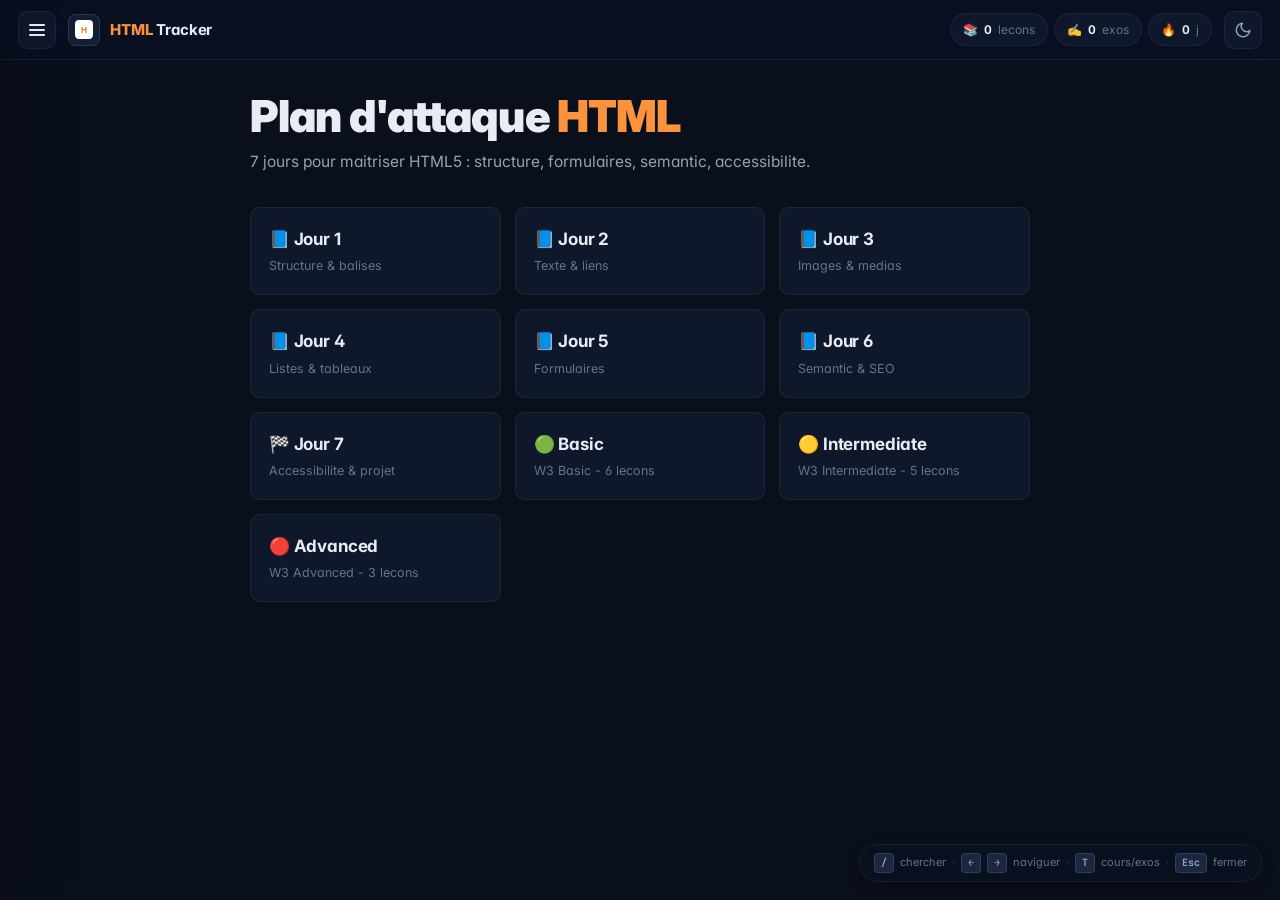
==== web/study_tracker.html @ c996966c "Deepen HTML curriculum: more sections, exercises, W3 lessons - Day 1: added <head> content + entites" ====
<!DOCTYPE html>
<html lang="fr">
<head>
<meta charset="UTF-8">
<meta name="viewport" content="width=device-width, initial-scale=1.0">
<meta http-equiv="Cache-Control" content="no-cache, no-store, must-revalidate">
<title>HTML</title>
<meta name="author" content="Chadi Khoder">
<meta name="description" content="Plan d'attaque 7 jours pour maitriser HTML5 : structure, formulaires, semantic, accessibilite, exercices corriges. Par Chadi Khoder.">
<meta name="keywords" content="HTML, HTML tutorial, study tracker, W3Schools, exercises, Chadi Khoder">
<meta name="robots" content="index, follow">
<meta name="theme-color" content="#0a0f1c">
<meta property="og:type" content="website">
<meta property="og:title" content="HTML Tracker by Chadi Khoder">
<meta property="og:description" content="Plan d'attaque 7 jours pour maitriser HTML5 : structure, formulaires, semantic, accessibilite, exercices corriges. Par Chadi Khoder.">
<meta property="og:url" content="https://chadikoder.github.io/HTML/">
<meta property="og:image" content="https://chadikoder.github.io/HTML/web/image/logo.svg">
<meta property="og:image:type" content="image/svg+xml">
<meta property="og:site_name" content="Chadi Khoder — HTML Tracker">
<meta name="twitter:card" content="summary">
<meta name="twitter:title" content="HTML Tracker by Chadi Khoder">
<meta name="twitter:description" content="Plan d'attaque 7 jours pour maitriser HTML5 : structure, formulaires, semantic, accessibilite, exercices corriges. Par Chadi Khoder.">
<link rel="canonical" href="https://chadikoder.github.io/HTML/">
<link rel="preconnect" href="https://fonts.googleapis.com">
<link rel="preconnect" href="https://fonts.gstatic.com" crossorigin>
<link href="https://fonts.googleapis.com/css2?family=Inter:wght@400;500;600;700;800;900&family=JetBrains+Mono:wght@400;500;700&display=swap" rel="stylesheet">
<link rel="icon" type="image/svg+xml" href="../web/image/logo.svg">
<script>
(function(){
  try{
    var s = JSON.parse(localStorage.getItem('html_tracker_v1') || '{}');
    if (s.theme === 'light') document.documentElement.setAttribute('data-theme', 'light');
    if (s.lastActive) document.documentElement.classList.add('has-active');
  } catch(e){}
})();
</script>
<style>html.has-active .welcome{display:none}</style>
<link rel="stylesheet" href="../web/css/style.css?v=3">
</head>
<body>

<header>
  <button class="icon-btn menu-btn" id="menu-btn" title="Menu" aria-label="Ouvrir le menu">
    <span class="menu-ico"></span>
  </button>
  <a class="logo" href="#" aria-label="Accueil">
    <span class="logo-icon"><img src="../web/image/logo.svg" alt="" /></span>
    <span><b class="accent">HTML</b> Tracker</span>
  </a>
  <div class="spacer"></div>
  <div class="stat-group" aria-label="Statistiques">
    <div class="stat" title="Lecons terminees"><span>📚</span><b id="stat-lessons">0</b><span class="stat-lbl">lecons</span></div>
    <div class="stat" title="Exercices completes"><span>✍️</span><b id="stat-exercises">0</b><span class="stat-lbl">exos</span></div>
    <div class="stat" title="Jours actifs"><span>🔥</span><b id="stat-streak">0</b><span class="stat-lbl">j</span></div>
  </div>
  <button class="icon-btn theme-btn" id="theme-btn" title="Basculer thème" aria-label="Basculer thème">
    <svg class="theme-moon" width="18" height="18" viewBox="0 0 24 24" fill="none" stroke="currentColor" stroke-width="2" stroke-linecap="round" stroke-linejoin="round"><path d="M21 12.79A9 9 0 1 1 11.21 3 7 7 0 0 0 21 12.79Z"/></svg>
    <svg class="theme-sun" width="18" height="18" viewBox="0 0 24 24" fill="none" stroke="currentColor" stroke-width="2" stroke-linecap="round" stroke-linejoin="round"><circle cx="12" cy="12" r="4"/><path d="M12 2v2M12 20v2M4.93 4.93l1.41 1.41M17.66 17.66l1.41 1.41M2 12h2M20 12h2M4.93 19.07l1.41-1.41M17.66 6.34l1.41-1.41"/></svg>
  </button>
</header>

<div class="drawer-backdrop" id="drawer-backdrop" aria-hidden="true"></div>

<aside class="sidebar" id="sidebar" aria-label="Navigation des lecons">
  <div class="search-wrap">
    <input id="search" type="text" placeholder='Rechercher (raccourci : "/")' aria-label="Rechercher" />
  </div>

  <div class="progress-card">
    <div class="progress-head">
      <span class="progress-label">Progression</span>
      <span class="progress-pct"><span id="pct">0</span><small>%</small></span>
    </div>
    <div class="progress-bar" role="progressbar" aria-valuemin="0" aria-valuemax="100">
      <span class="progress-fill" id="bar-fill"></span>
    </div>
    <div class="progress-meta">
      <span><b id="pct-lessons">0</b>/<b id="pct-lessons-total">0</b> lecons</span>
      <span class="dot">·</span>
      <span><b id="pct-exos">0</b>/<b id="pct-exos-total">0</b> exos</span>
    </div>
  </div>

  <div class="achieve-section">
    <div class="section-title">🏆 Succès</div>
    <div class="achieve-row" id="achieve-row"></div>
  </div>

  <div class="section-title collapsible" data-section="days">
    📘 Plan 7 jours <span class="collapse-arrow">▾</span>
  </div>
  <div id="nav-days" class="nav-section"></div>

  <div class="section-title collapsible" data-section="basic">
    🟢 HTML Basic <span class="collapse-arrow">▾</span>
  </div>
  <div id="nav-basic" class="nav-section"></div>

  <div class="section-title collapsible" data-section="intermediate">
    🟡 HTML Intermediate <span class="collapse-arrow">▾</span>
  </div>
  <div id="nav-intermediate" class="nav-section"></div>

  <div class="section-title collapsible" data-section="advanced">
    🔴 HTML Advanced <span class="collapse-arrow">▾</span>
  </div>
  <div id="nav-advanced" class="nav-section"></div>

  <button class="reset-btn" id="reset-btn">🗑️ Reinitialiser la progression</button>
</aside>

<div class="layout">
  <main id="main">
    <div class="welcome">
      <h1>Plan d'attaque <span class="accent">HTML</span></h1>
      <p>7 jours pour maitriser HTML5 : structure, formulaires, semantic, accessibilite.</p>

      <div class="quick-grid">
        <button class="quick-card" data-jump="day-1"><div class="big">📘 Jour 1</div><div class="sub">Structure & balises</div></button>
        <button class="quick-card" data-jump="day-2"><div class="big">📘 Jour 2</div><div class="sub">Texte & liens</div></button>
        <button class="quick-card" data-jump="day-3"><div class="big">📘 Jour 3</div><div class="sub">Images & medias</div></button>
        <button class="quick-card" data-jump="day-4"><div class="big">📘 Jour 4</div><div class="sub">Listes & tableaux</div></button>
        <button class="quick-card" data-jump="day-5"><div class="big">📘 Jour 5</div><div class="sub">Formulaires</div></button>
        <button class="quick-card" data-jump="day-6"><div class="big">📘 Jour 6</div><div class="sub">Semantic & SEO</div></button>
        <button class="quick-card" data-jump="day-7"><div class="big">🏁 Jour 7</div><div class="sub">Accessibilite & projet</div></button>
        <button class="quick-card" data-jump="w3-intro"><div class="big">🟢 Basic</div><div class="sub">W3 Basic - 6 lecons</div></button>
        <button class="quick-card" data-jump="w3-forms"><div class="big">🟡 Intermediate</div><div class="sub">W3 Intermediate - 5 lecons</div></button>
        <button class="quick-card" data-jump="w3-semantic"><div class="big">🔴 Advanced</div><div class="sub">W3 Advanced - 3 lecons</div></button>
      </div>
    </div>
  </main>
</div>

<div class="shortcuts-hint">
  <kbd>/</kbd> chercher <span>·</span>
  <kbd>←</kbd><kbd>→</kbd> naviguer <span>·</span>
  <kbd>T</kbd> cours/exos <span>·</span>
  <kbd>Esc</kbd> fermer
</div>

<script src="../web/js/data.js?v=3"></script>
<script src="../web/js/app.js?v=3"></script>
</body>
</html>
---- web/css/style.css ----
/* ============================================================
   PHP STUDY TRACKER — DESIGN SYSTEM
   Modern indigo/slate. Drawer sidebar at every breakpoint.
   Built as a teaching reference for clean UI/UX.
   ============================================================ */

/* ---------- 1. TOKENS ---------- */
:root{
  /* Surfaces — neutral slate, more sober than before */
  --bg:        #0a0f1c;
  --surface:   #0f172a;
  --surface-2: #131e34;
  --surface-3: #1b2640;
  --border:    rgba(148,163,184,.10);
  --border-2:  rgba(148,163,184,.18);

  /* Text */
  --text:      #e8edf4;
  --text-2:    #94a3b8;
  --text-3:    #64748b;

  /* Accent — single tone, less neon */
  --accent:    #fb923c;
  --accent-2:  #f97316;
  --accent-r:  251; --accent-g:146; --accent-b:60;

  /* Semantic */
  --good:      #34d399;
  --warn:      #fbbf24;
  --bad:       #f87171;
  --info:      #60a5fa;

  /* Effects — softer, more enterprise */
  --grad:      linear-gradient(135deg,#fb923c,#f97316);
  --grad-good: linear-gradient(135deg,#34d399,#10b981);
  --shadow-sm: 0 1px 2px rgba(0,0,0,.25);
  --shadow:    0 6px 18px -6px rgba(0,0,0,.45);
  --shadow-lg: 0 18px 48px -16px rgba(0,0,0,.5);
  --ring:      0 0 0 3px rgba(var(--accent-r),var(--accent-g),var(--accent-b),.22);

  /* Geometry — tighter, more pro */
  --r:         10px;
  --r-sm:      8px;
  --r-xs:      6px;
  --header-h:  60px;

  /* Motion */
  --ease:      cubic-bezier(.4,0,.2,1);
  --ease-out:  cubic-bezier(.16,1,.3,1);
}

[data-theme="light"]{
  --bg:        #f5f7fb;
  --surface:   #ffffff;
  --surface-2: #f8fafc;
  --surface-3: #eef2f7;
  --border:    rgba(15,23,42,.08);
  --border-2:  rgba(15,23,42,.16);

  --text:      #0f172a;
  --text-2:    #475569;
  --text-3:    #94a3b8;

  --accent:    #ea580c;
  --accent-2:  #c2410c;
  --accent-r:  234; --accent-g:88; --accent-b:12;

  --shadow-sm: 0 1px 2px rgba(15,23,42,.06);
  --shadow:    0 6px 22px -8px rgba(15,23,42,.12);
  --shadow-lg: 0 18px 50px -12px rgba(15,23,42,.18);
}

/* ---------- 2. RESET ---------- */
*,*::before,*::after{box-sizing:border-box;margin:0;padding:0}
html{scroll-behavior:smooth}
body{
  font-family:'Inter',-apple-system,BlinkMacSystemFont,'Segoe UI',sans-serif;
  font-feature-settings:'cv02','cv03','cv04','cv11';
  color:var(--text);
  background:var(--bg);
  line-height:1.6;
  min-height:100vh;
  -webkit-font-smoothing:antialiased;
  overflow-x:hidden;
}
::selection{background:rgba(var(--accent-r),var(--accent-g),var(--accent-b),.28);color:var(--text)}
::-webkit-scrollbar{width:8px;height:8px}
::-webkit-scrollbar-track{background:transparent}
::-webkit-scrollbar-thumb{background:var(--border-2);border-radius:99px}
::-webkit-scrollbar-thumb:hover{background:var(--text-3)}
button{font:inherit;color:inherit;background:none;border:none;cursor:pointer}
a{color:inherit;text-decoration:none}
:focus-visible{outline:none;box-shadow:var(--ring);border-radius:var(--r-xs)}

/* ---------- 3. HEADER ---------- */
header{
  position:sticky;top:0;z-index:60;
  height:var(--header-h);
  display:flex;align-items:center;gap:12px;padding:0 18px;
  background:rgba(11,17,32,.72);
  backdrop-filter:saturate(180%) blur(18px);
  -webkit-backdrop-filter:saturate(180%) blur(18px);
  border-bottom:1px solid var(--border);
}
[data-theme="light"] header{background:rgba(255,255,255,.78)}

.logo{display:flex;align-items:center;gap:10px;font-weight:700;font-size:15px;letter-spacing:-.01em;color:var(--text)}
.logo-icon{
  width:32px;height:32px;border-radius:8px;
  background:var(--surface-2);border:1px solid var(--border-2);
  display:flex;align-items:center;justify-content:center;
  overflow:hidden;flex-shrink:0;
}
.logo-icon img{width:62%;height:62%;object-fit:contain}
.logo .accent{color:var(--accent);font-weight:800}

.spacer{flex:1}

.stat-group{display:flex;gap:6px}
.stat{
  display:inline-flex;align-items:center;gap:6px;
  padding:6px 12px;border-radius:99px;
  background:var(--surface);border:1px solid var(--border);
  font-size:12px;color:var(--text-2);
  font-variant-numeric:tabular-nums;
}
.stat b{color:var(--text);font-weight:700}
.stat-lbl{color:var(--text-3)}

.icon-btn{
  display:inline-flex;align-items:center;justify-content:center;
  width:38px;height:38px;border-radius:10px;
  background:var(--surface);border:1px solid var(--border);
  color:var(--text-2);transition:all .15s var(--ease);
}
.icon-btn:hover{
  color:var(--text);
  border-color:var(--border-2);
  background:var(--surface-2);
  transform:translateY(-1px);
}
.icon-btn:active{transform:translateY(0)}

/* Burger */
.menu-ico,.menu-ico::before,.menu-ico::after{
  display:block;width:16px;height:2px;background:currentColor;border-radius:2px;
  transition:transform .25s var(--ease),top .25s var(--ease),opacity .15s;
}
.menu-ico{position:relative;color:var(--text)}
.menu-ico::before,.menu-ico::after{content:"";position:absolute;left:0}
.menu-ico::before{top:-5px}
.menu-ico::after{top:5px}
body.drawer-open .menu-ico{background:transparent}
body.drawer-open .menu-ico::before{top:0;transform:rotate(45deg)}
body.drawer-open .menu-ico::after{top:0;transform:rotate(-45deg)}

/* Theme toggle */
.theme-btn .theme-sun{display:none}
.theme-btn .theme-moon{display:block}
[data-theme="light"] .theme-btn .theme-sun{display:block}
[data-theme="light"] .theme-btn .theme-moon{display:none}

/* ---------- 4. LAYOUT ---------- */
.layout{
  max-width:980px;
  margin:0 auto;
  padding:0;
  min-height:calc(100vh - var(--header-h));
}
.layout>main{
  padding:32px clamp(16px,3vw,40px) 96px;
}

/* ---------- 5. DRAWER ---------- */
.drawer-backdrop{
  position:fixed;inset:0;z-index:90;
  background:rgba(2,6,15,.55);
  backdrop-filter:blur(4px);-webkit-backdrop-filter:blur(4px);
  opacity:0;pointer-events:none;
  transition:opacity .25s var(--ease);
}
body.drawer-open .drawer-backdrop{opacity:1;pointer-events:auto}

.sidebar{
  position:fixed;top:0;left:0;bottom:0;z-index:100;
  width:min(340px,88vw);
  background:var(--surface);
  border-right:1px solid var(--border);
  padding:18px 16px 16px;
  overflow-y:auto;
  display:flex;flex-direction:column;gap:6px;
  transform:translateX(-105%);
  transition:transform .3s var(--ease-out);
  box-shadow:24px 0 60px -20px rgba(0,0,0,.5);
}
body.drawer-open .sidebar{transform:translateX(0)}
body.drawer-open{overflow:hidden}

/* ---------- 6. SIDEBAR ELEMENTS ---------- */
.search-wrap{position:relative;margin-bottom:6px}
.search-wrap input{
  width:100%;padding:10px 12px 10px 36px;border-radius:10px;
  background:var(--surface-2);border:1px solid var(--border);color:var(--text);
  font-size:13px;outline:none;transition:all .15s var(--ease);
}
.search-wrap input::placeholder{color:var(--text-3)}
.search-wrap input:focus{border-color:var(--accent);box-shadow:var(--ring)}
.search-wrap::before{
  content:"";position:absolute;left:12px;top:50%;transform:translateY(-50%);
  width:14px;height:14px;opacity:.55;pointer-events:none;
  background:url("data:image/svg+xml,%3Csvg xmlns='http://www.w3.org/2000/svg' viewBox='0 0 24 24' fill='none' stroke='%239aa6b8' stroke-width='2' stroke-linecap='round'%3E%3Ccircle cx='11' cy='11' r='7'/%3E%3Cpath d='m20 20-3.5-3.5'/%3E%3C/svg%3E") center/contain no-repeat;
}

/* Progress card — clean horizontal bar with stats */
.progress-card{
  background:
    radial-gradient(120% 100% at 0% 0%,rgba(var(--accent-r),var(--accent-g),var(--accent-b),.14),transparent 70%),
    var(--surface-2);
  border:1px solid var(--border);
  border-radius:var(--r);
  padding:16px 16px 14px;margin:8px 0 6px;
}
.progress-head{display:flex;align-items:baseline;justify-content:space-between;gap:10px;margin-bottom:10px}
.progress-label{
  font-size:10.5px;letter-spacing:1.4px;text-transform:uppercase;
  color:var(--text-3);font-weight:700;
}
.progress-pct{
  font-size:28px;font-weight:900;letter-spacing:-1.2px;line-height:1;
  font-variant-numeric:tabular-nums;
  background:var(--grad);-webkit-background-clip:text;background-clip:text;color:transparent;
}
.progress-pct small{font-size:14px;opacity:.75;margin-left:1px;font-weight:800}
.progress-bar{
  position:relative;height:8px;
  background:var(--surface-3);border-radius:99px;overflow:hidden;
  box-shadow:inset 0 1px 1px rgba(0,0,0,.2);
}
.progress-fill{
  display:block;height:100%;width:0%;
  background:var(--grad);border-radius:99px;
  transition:width .8s var(--ease-out);
  box-shadow:0 0 14px rgba(var(--accent-r),var(--accent-g),var(--accent-b),.45);
}
.progress-meta{
  display:flex;align-items:center;gap:8px;flex-wrap:wrap;
  margin-top:10px;font-size:11.5px;color:var(--text-3);
}
.progress-meta b{color:var(--text);font-weight:700;font-variant-numeric:tabular-nums}
.progress-meta .dot{opacity:.4}

/* Achievements */
.achieve-section{margin:2px 0 4px}
.achieve-row{display:flex;flex-wrap:wrap;gap:6px;padding:0 4px}
.achieve-badge{
  font-size:18px;cursor:default;opacity:.35;filter:grayscale(1);
  transition:transform .15s var(--ease),opacity .15s,filter .15s;
}
.achieve-badge.unlocked{opacity:1;filter:none}
.achieve-badge.unlocked:hover{transform:scale(1.18)}

/* Section title */
.section-title{
  font-size:10.5px;font-weight:700;letter-spacing:1.2px;text-transform:uppercase;
  color:var(--text-3);padding:14px 8px 6px;
}
.section-title.collapsible{
  cursor:pointer;user-select:none;
  display:flex;align-items:center;gap:6px;
  padding:10px 8px;border-radius:8px;
  font-size:12px;text-transform:none;letter-spacing:0;color:var(--text-2);
  transition:background .15s var(--ease),color .15s;
}
.section-title.collapsible:hover{background:var(--surface-2);color:var(--text)}
.collapse-arrow{margin-left:auto;font-size:10px;color:var(--text-3);transition:transform .2s var(--ease)}
.collapsible.collapsed .collapse-arrow{transform:rotate(-90deg)}

/* Nav items */
.nav-section{display:flex;flex-direction:column;gap:2px}
.nav-item{
  display:grid;grid-template-columns:18px 28px 1fr auto;align-items:center;gap:8px;
  padding:9px 10px;border-radius:8px;
  font-size:13px;color:var(--text-2);
  border:1px solid transparent;
  transition:all .15s var(--ease);
  position:relative;
}
.nav-item:hover{background:var(--surface-2);color:var(--text);transform:translateX(2px)}
.nav-item.active{
  background:rgba(var(--accent-r),var(--accent-g),var(--accent-b),.10);
  border-color:rgba(var(--accent-r),var(--accent-g),var(--accent-b),.22);
  color:var(--text);
}
.nav-item.active::before{
  content:"";position:absolute;left:-16px;top:7px;bottom:7px;width:3px;
  background:var(--accent);border-radius:99px;
  box-shadow:0 0 10px rgba(var(--accent-r),var(--accent-g),var(--accent-b),.5);
}
.nav-check{
  width:22px;height:22px;border-radius:6px;
  border:1px solid var(--border);background:var(--surface-2);
  display:flex;align-items:center;justify-content:center;
  font-size:11px;font-weight:700;flex-shrink:0;cursor:pointer;
  transition:all .15s var(--ease);color:transparent;
}
.nav-check:hover{
  border-color:var(--accent);
  background:rgba(var(--accent-r),var(--accent-g),var(--accent-b),.10);
}
.nav-check:focus-visible{box-shadow:var(--ring)}
.nav-check:active{transform:scale(.92)}
/* Done state — matches .complete-btn.done */
.nav-item.done .nav-check{
  background:rgba(52,211,153,.14);
  border-color:rgba(52,211,153,.34);
  color:var(--good);
}
.nav-item.done .nav-check:hover{
  background:rgba(52,211,153,.22);
  border-color:rgba(52,211,153,.5);
}
/* When the lesson is the chosen/active one, the check echoes the active row tint */
.nav-item.active .nav-check{
  border-color:rgba(var(--accent-r),var(--accent-g),var(--accent-b),.4);
  background:rgba(var(--accent-r),var(--accent-g),var(--accent-b),.06);
}
.nav-item.active.done .nav-check{
  border-color:rgba(52,211,153,.4);
  background:rgba(52,211,153,.18);
}
.nav-item:hover .nav-check:not(:hover){border-color:var(--border-2)}
.nav-tag{
  font-size:9.5px;font-weight:800;padding:2px 6px;border-radius:5px;
  background:var(--surface-3);color:var(--text-3);text-align:center;
}
.nav-item.done .nav-tag{background:rgba(52,211,153,.12);color:var(--good)}
.nav-label{
  overflow:hidden;text-overflow:ellipsis;white-space:nowrap;font-weight:500;
}
.nav-item.done .nav-label{color:var(--text-3);text-decoration:line-through;text-decoration-color:var(--good)}
.nav-ex-wrap{display:flex;align-items:center;gap:6px}
.nav-progress{width:28px;height:4px;background:var(--surface-3);border-radius:99px;overflow:hidden}
.nav-progress-fill{height:100%;background:var(--accent);border-radius:99px;transition:width .4s var(--ease-out)}
.nav-item.fully-done .nav-progress-fill{background:var(--good)}
.nav-ex-count{
  font-size:9.5px;font-weight:700;color:var(--text-3);background:var(--surface-3);
  padding:2px 6px;border-radius:4px;font-variant-numeric:tabular-nums;min-width:30px;text-align:center;
}
.nav-item.fully-done .nav-ex-count{background:rgba(52,211,153,.12);color:var(--good)}

.reset-btn{
  margin-top:auto;padding:9px 14px;border-radius:8px;
  background:transparent;border:1px solid var(--border);color:var(--text-3);
  font-size:12px;font-weight:600;transition:all .15s var(--ease);
}
.reset-btn:hover{background:rgba(248,113,113,.08);border-color:rgba(248,113,113,.3);color:var(--bad)}

/* ---------- 7. WELCOME ---------- */
.welcome{max-width:780px;margin:0 auto}
.welcome h1{
  font-size:clamp(28px,4.5vw,44px);font-weight:900;line-height:1.1;letter-spacing:-.02em;
  margin-bottom:10px;
}
.welcome h1 .accent{color:var(--accent)}
.welcome>p{
  color:var(--text-2);font-size:15.5px;max-width:560px;margin-bottom:32px;
}
.quick-grid{
  display:grid;grid-template-columns:repeat(auto-fill,minmax(220px,1fr));gap:14px;
}
.quick-card{
  display:block;text-align:left;
  padding:18px 18px;border-radius:var(--r);
  background:var(--surface);border:1px solid var(--border);
  transition:border-color .15s var(--ease),transform .15s var(--ease),box-shadow .15s var(--ease);
}
.quick-card:hover{
  transform:translateY(-2px);
  border-color:var(--accent);
  box-shadow:var(--shadow-sm);
}
.quick-card .big{font-size:17px;font-weight:700;color:var(--text);margin-bottom:3px;letter-spacing:-.01em}
.quick-card .sub{font-size:12.5px;color:var(--text-3)}

/* ---------- 8. LESSON HEADER ---------- */
.lesson-header{
  margin-bottom:24px;padding:18px 0 14px;
  border-bottom:1px solid var(--border);
}
.breadcrumb{font-size:12px;color:var(--text-3);margin-bottom:4px;font-weight:500}
.lesson-title{font-size:clamp(20px,3vw,28px);font-weight:800;letter-spacing:-.01em;line-height:1.2}
.lesson-sub{font-size:14px;color:var(--text-2);margin-top:4px}
.tag-row{display:flex;gap:6px;margin-top:10px;flex-wrap:wrap}
.tag{
  font-size:10.5px;font-weight:600;padding:3px 9px;border-radius:99px;
  background:rgba(var(--accent-r),var(--accent-g),var(--accent-b),.10);
  color:var(--accent);
}
.lesson-actions{display:flex;gap:8px;align-items:center;margin-top:14px;flex-wrap:wrap}
.w3-link{
  display:inline-flex;align-items:center;gap:6px;
  padding:7px 13px;border-radius:8px;
  background:var(--surface);border:1px solid var(--border);
  color:var(--text-2);font-size:12.5px;font-weight:600;
  transition:all .15s var(--ease);
}
.w3-link:hover{color:var(--text);border-color:var(--border-2);transform:translateY(-1px)}
.complete-btn{
  padding:8px 18px;border-radius:8px;margin-left:auto;
  background:var(--surface);border:1px solid var(--border);color:var(--text-2);
  font-size:12.5px;font-weight:600;transition:all .15s var(--ease);
}
.complete-btn:hover{border-color:var(--accent);color:var(--text);transform:translateY(-1px)}
.complete-btn.done{
  background:rgba(52,211,153,.12);border-color:rgba(52,211,153,.28);color:var(--good);
}

/* Why card */
.why-card{
  padding:14px 18px;border-radius:var(--r-sm);margin-bottom:20px;
  background:rgba(var(--accent-r),var(--accent-g),var(--accent-b),.06);
  border-left:3px solid var(--accent);
  font-size:13.5px;color:var(--text-2);line-height:1.6;
}
.why-card b{color:var(--accent)}

/* ---------- 9. TABS ---------- */
.tabs{
  display:flex;gap:4px;margin-bottom:18px;
  border-bottom:1px solid var(--border);
}
.tab{
  padding:11px 18px;font-size:13px;font-weight:600;
  color:var(--text-3);
  border-bottom:2px solid transparent;margin-bottom:-1px;
  transition:all .15s var(--ease);
}
.tab:hover{color:var(--text)}
.tab.active{color:var(--accent);border-bottom-color:var(--accent)}
.tab-content{display:none}
.tab-content.active{display:block;animation:fadeIn .25s var(--ease-out)}

/* ---------- 10. SECTIONS / CONTENT BLOCKS ---------- */
.section-card{margin-bottom:24px}
.section-card h3{
  font-size:18px;font-weight:700;margin-bottom:10px;color:var(--text);letter-spacing:-.01em;
}
.section-card p{color:var(--text-2);font-size:14.5px;line-height:1.7;margin-bottom:10px}
.section-card p code,.block-note code,.block-warn code,.block-tip code,.block-bad code,.block-try code{
  font-family:'JetBrains Mono',monospace;font-size:.88em;
  padding:1px 6px;border-radius:5px;
  background:var(--surface-2);border:1px solid var(--border);
  color:var(--accent);
}

/* Code block */
.block-code{
  background:var(--surface-2);border:1px solid var(--border);border-radius:var(--r-sm);
  margin:14px 0;overflow:hidden;position:relative;
}
.block-code pre{
  padding:16px 18px;overflow-x:auto;
  font-family:'JetBrains Mono',monospace;font-size:13px;line-height:1.6;color:var(--text);
}
.block-code .com{color:var(--text-3);font-style:italic}
.block-code .kw{color:#a78bfa}
.block-code .str{color:#34d399}
.block-code .fn{color:#fbbf24}
.block-code .num{color:#f472b6}
.block-code .var{color:#7dd3fc}
.block-code .op{color:var(--accent);font-weight:600}

.copy-btn{
  position:absolute;top:8px;right:8px;z-index:2;
  padding:4px 10px;border-radius:6px;
  background:var(--surface-3);border:1px solid var(--border);
  color:var(--text-3);font-size:10.5px;font-weight:600;
  opacity:0;transition:all .15s var(--ease);
}
.block-code:hover .copy-btn{opacity:1}
.copy-btn:hover{background:var(--accent);color:#fff;border-color:var(--accent)}

/* Output toggle */
.code-output{margin:8px 0 14px}
.code-output .output-toggle{
  font-size:12px;color:var(--text-3);font-weight:600;
  padding:4px 0;transition:color .15s;
}
.code-output .output-toggle:hover{color:var(--text)}
.code-output .output-content{
  display:none;margin-top:6px;padding:10px 16px;
  background:#04060d;border:1px solid var(--border);border-radius:var(--r-sm);
  font-family:'JetBrains Mono',monospace;font-size:12.5px;color:#9aa6b8;
}
[data-theme="light"] .code-output .output-content{background:#0f172a;color:#cbd5e1}
.code-output.open .output-content{display:block;animation:fadeIn .2s var(--ease)}

/* Callouts */
.block-note,.block-warn,.block-bad,.block-tip,.block-try{
  padding:13px 16px;border-radius:var(--r-sm);margin:14px 0;
  font-size:13.5px;line-height:1.6;
  border-left:3px solid;
}
.block-note{background:rgba(var(--accent-r),var(--accent-g),var(--accent-b),.07);border-color:var(--accent);color:var(--text-2)}
.block-warn{background:rgba(251,191,36,.08);border-color:var(--warn);color:var(--text-2)}
.block-bad{background:rgba(248,113,113,.08);border-color:var(--bad);color:var(--text-2)}
.block-tip{background:rgba(52,211,153,.08);border-color:var(--good);color:var(--text-2)}
.block-try{background:rgba(251,191,36,.05);border-color:var(--warn);color:var(--text-2)}
.block-note b{color:var(--accent)}
.block-warn b{color:var(--warn)}
.block-bad b{color:var(--bad)}
.block-tip b{color:var(--good)}
.block-try b{color:var(--warn)}

.try-btn{
  display:block;margin-top:8px;padding:5px 12px;border-radius:6px;
  background:var(--surface);border:1px solid var(--border);color:var(--text-2);
  font-size:11.5px;font-weight:600;transition:all .15s var(--ease);
}
.try-btn:hover{color:var(--text);border-color:var(--border-2)}
.try-ans{display:none;margin-top:8px;padding:10px 14px;background:var(--surface-2);border-radius:var(--r-sm);font-size:13px;color:var(--text-2);line-height:1.6}
.try-ans.open{display:block;animation:fadeIn .2s var(--ease)}

/* Tables */
.block-table{overflow-x:auto;margin:14px 0}
.block-table table{width:100%;border-collapse:collapse;font-size:13px}
.block-table th,.block-table td{padding:9px 12px;text-align:left;border:1px solid var(--border)}
.block-table th{background:var(--surface-2);color:var(--text-2);font-size:11px;font-weight:700;text-transform:uppercase;letter-spacing:.5px}
.block-table td{color:var(--text-2)}

/* Lists */
.block-list{padding-left:22px;margin:10px 0;list-style:disc}
.block-list li{color:var(--text-2);font-size:14px;line-height:1.7;margin-bottom:4px}
.block-list li::marker{color:var(--accent)}

/* ---------- 11. QUIZ ---------- */
.quiz-section{margin:28px 0 10px}
.quiz-title{font-size:17px;font-weight:700;margin-bottom:4px}
.quiz-sub{font-size:12.5px;color:var(--text-3);margin-bottom:16px}
.quiz-card{
  background:var(--surface);border:1px solid var(--border);border-radius:var(--r);
  padding:18px;margin:12px 0;transition:border-color .15s var(--ease);
}
.quiz-q{font-size:14px;font-weight:600;margin-bottom:12px;line-height:1.5}
.quiz-q .num{color:var(--accent);font-weight:800;margin-right:4px}
.quiz-opts{display:grid;grid-template-columns:1fr 1fr;gap:8px}
.quiz-opt{
  display:flex;align-items:center;gap:10px;
  padding:10px 14px;border-radius:8px;
  background:var(--surface-2);border:1.5px solid var(--border);
  color:var(--text);font-size:13px;font-weight:500;text-align:left;
  transition:all .15s var(--ease);
}
.quiz-opt::before{
  content:attr(data-letter);
  width:22px;height:22px;border-radius:6px;
  background:var(--surface-3);color:var(--text-3);
  display:flex;align-items:center;justify-content:center;
  font-size:10px;font-weight:800;text-transform:uppercase;flex-shrink:0;
  transition:all .15s var(--ease);
}
.quiz-opt:hover{border-color:var(--accent);transform:translateY(-1px)}
.quiz-opt:hover::before{background:var(--accent);color:#fff}
.quiz-opt.correct{background:rgba(52,211,153,.1);border-color:var(--good);color:var(--good)}
.quiz-opt.correct::before{background:var(--good);color:#04211a}
.quiz-opt.wrong{background:rgba(248,113,113,.1);border-color:var(--bad);color:var(--bad)}
.quiz-opt.wrong::before{background:var(--bad);color:#3b0a0a}
.quiz-opt.disabled{pointer-events:none}
.quiz-opt.disabled:not(.correct):not(.wrong){opacity:.35}
.quiz-ico{margin-left:auto;font-weight:800}
.quiz-expl{
  display:none;margin-top:12px;padding:12px 14px;
  background:rgba(var(--accent-r),var(--accent-g),var(--accent-b),.06);
  border-left:3px solid var(--accent);border-radius:0 var(--r-sm) var(--r-sm) 0;
  font-size:12.5px;color:var(--text-2);line-height:1.6;
}
.quiz-expl.shown{display:block;animation:fadeIn .2s var(--ease)}
.quiz-expl b{color:var(--accent)}

/* ---------- 12. EXERCISES ---------- */
.ex-filter{display:flex;gap:6px;flex-wrap:wrap;margin-bottom:14px}
.ex-filter-btn{
  padding:6px 13px;border-radius:99px;
  background:var(--surface);border:1px solid var(--border);
  color:var(--text-2);font-size:11.5px;font-weight:600;
  transition:all .15s var(--ease);
}
.ex-filter-btn:hover{color:var(--text);border-color:var(--border-2)}
.ex-filter-btn.active{
  background:var(--grad);color:#fff;border-color:transparent;
  box-shadow:0 4px 12px -2px rgba(var(--accent-r),var(--accent-g),var(--accent-b),.4);
}

.ex-counter{display:flex;align-items:center;gap:12px;font-size:12.5px;color:var(--text-3);margin-bottom:16px}
.ex-counter b{color:var(--text);font-variant-numeric:tabular-nums}
.ex-counter-bar{flex:1;height:6px;background:var(--surface-3);border-radius:99px;overflow:hidden}
.ex-counter-fill{height:100%;background:var(--grad);border-radius:99px;transition:width .5s var(--ease-out)}

.ex-cards{display:flex;flex-direction:column;gap:8px}
.ex-card{
  display:flex;align-items:center;gap:14px;
  padding:14px 18px;border-radius:var(--r-sm);
  background:var(--surface);border:1px solid var(--border);
  transition:all .15s var(--ease);position:relative;
}
.ex-card:hover{border-color:var(--border-2);transform:translateX(3px);box-shadow:var(--shadow-sm)}
.ex-check{
  width:22px;height:22px;border-radius:7px;
  border:1.5px solid var(--border-2);background:var(--surface-2);
  display:flex;align-items:center;justify-content:center;
  font-size:11px;flex-shrink:0;transition:all .12s var(--ease);color:transparent;
}
.ex-card.done .ex-check{background:var(--good);border-color:var(--good);color:#04211a}
.ex-card:hover .ex-check{border-color:var(--accent)}
.ex-info{flex:1;min-width:0}
.ex-num{font-size:10.5px;font-weight:700;color:var(--text-3);letter-spacing:.5px}
.ex-title{font-size:13.5px;font-weight:600;color:var(--text)}
.ex-desc{font-size:12px;color:var(--text-3);margin-top:3px;line-height:1.5}
.ex-card.done .ex-title{color:var(--text-3);text-decoration:line-through;text-decoration-color:var(--good)}

.ex-diff{
  font-size:9.5px;font-weight:800;padding:3px 9px;border-radius:99px;text-transform:uppercase;letter-spacing:.4px;
}
.ex-diff.easy{background:rgba(52,211,153,.12);color:var(--good)}
.ex-diff.medium{background:rgba(251,191,36,.12);color:var(--warn)}
.ex-diff.hard{background:rgba(248,113,113,.12);color:var(--bad)}
.ex-diff.extreme{background:rgba(168,85,247,.14);color:#a855f7}

.ex-bookmark{
  font-size:16px;opacity:.3;padding:4px;
  transition:all .12s var(--ease);
}
.ex-bookmark.active{opacity:1}
.ex-bookmark:hover{opacity:.8;transform:scale(1.15)}

.ex-sol-btn{
  font-size:11.5px;color:var(--text-3);padding:5px 10px;border-radius:6px;
  background:var(--surface-2);border:1px solid var(--border);
  font-weight:600;transition:all .12s var(--ease);white-space:nowrap;
}
.ex-sol-btn:hover{color:var(--text);border-color:var(--accent)}

.ex-sol{
  display:none;flex-basis:100%;margin-top:10px;
  background:var(--surface-2);border:1px solid var(--border);border-radius:var(--r-sm);
  overflow:hidden;
}
.ex-sol.open{display:block;animation:fadeIn .2s var(--ease)}
.ex-sol .block-code{margin:0;border:none;background:transparent}

.empty-search{padding:36px 12px;text-align:center;color:var(--text-3);font-size:13.5px}

/* ---------- 13. PREV / NEXT ---------- */
.lesson-foot{display:flex;gap:14px;margin-top:36px;padding-top:24px;border-top:1px solid var(--border)}
.btn-nav{
  flex:1;padding:16px 20px;border-radius:var(--r);
  background:var(--surface);border:1px solid var(--border);color:var(--text);
  text-align:left;transition:all .15s var(--ease);
}
.btn-nav.next{text-align:right}
.btn-nav:hover{border-color:var(--accent);transform:translateY(-2px);box-shadow:var(--shadow)}
.btn-nav .dir{display:block;font-size:11.5px;color:var(--text-3);font-weight:600;margin-bottom:3px}
.btn-nav .ttl{font-size:13.5px;font-weight:700}

/* ---------- 14. SHORTCUTS HINT ---------- */
.shortcuts-hint{
  position:fixed;bottom:18px;right:18px;z-index:40;
  display:flex;align-items:center;gap:6px;
  padding:8px 14px;border-radius:99px;
  background:rgba(11,17,32,.72);
  backdrop-filter:blur(14px);-webkit-backdrop-filter:blur(14px);
  border:1px solid var(--border);
  box-shadow:var(--shadow);
  font-size:11px;color:var(--text-3);
}
[data-theme="light"] .shortcuts-hint{background:rgba(255,255,255,.85)}
.shortcuts-hint kbd{
  font-family:'JetBrains Mono',monospace;font-size:10px;font-weight:700;
  padding:1px 6px;border-radius:4px;
  background:var(--surface-3);border:1px solid var(--border-2);
  color:var(--text-2);
}
.shortcuts-hint span{opacity:.5}

/* ---------- 15. CONFETTI ---------- */
.confetti-wrap{position:fixed;inset:0;pointer-events:none;z-index:999;overflow:hidden}
.confetti-p{position:absolute;top:-20px;animation:confettiFall linear forwards}
@keyframes confettiFall{
  0%{transform:translateY(0) rotate(0);opacity:1}
  100%{transform:translateY(110vh) rotate(720deg);opacity:0}
}

/* ---------- 16. ANIMATIONS ---------- */
@keyframes fadeIn{from{opacity:0;transform:translateY(4px)}to{opacity:1;transform:translateY(0)}}
.main-animate-in{animation:fadeIn .3s var(--ease-out)}

/* ---------- 17. RESPONSIVE ---------- */
@media(max-width:768px){
  header{padding:0 12px;gap:8px}
  .stat-group .stat:not(:first-child){display:none}
  .logo span{display:none}
  .quiz-opts{grid-template-columns:1fr}
  .quick-grid{grid-template-columns:1fr}
  .shortcuts-hint{display:none}
  .lesson-foot{flex-direction:column}
  .complete-btn{margin-left:0;width:100%}
}

@media(prefers-reduced-motion:reduce){
  *,*::before,*::after{animation-duration:.01ms!important;transition-duration:.01ms!important}
}
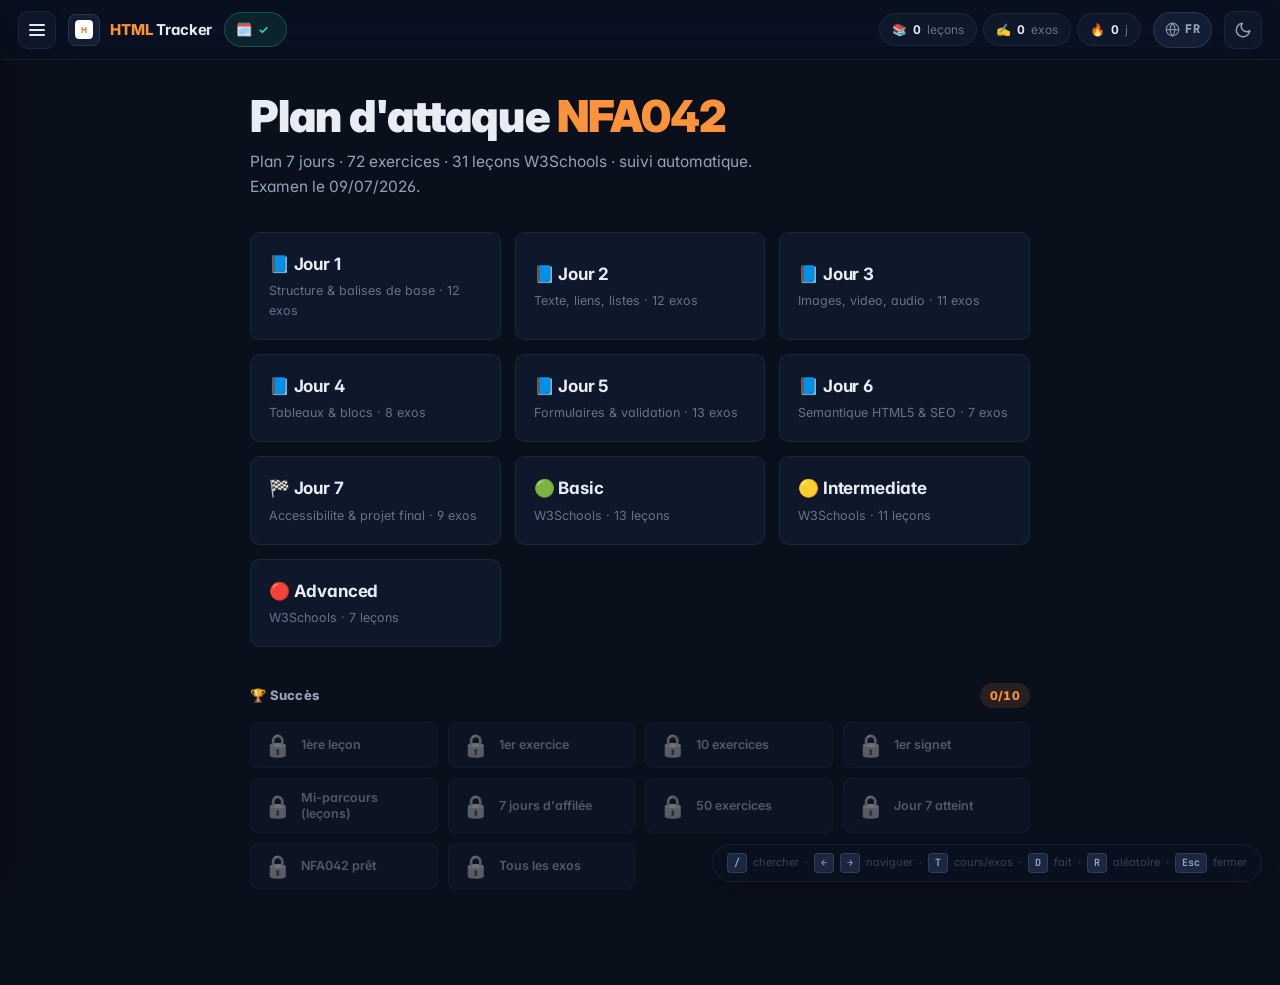
==== commit e96cf063: "Port feature engine from PHP tracker Brings the HTML tracker to parity with PHP: FR/EN UI toggle, ex" ====
--- a/web/study_tracker.html
+++ b/web/study_tracker.html
@@ -4,22 +4,24 @@
 <meta charset="UTF-8">
 <meta name="viewport" content="width=device-width, initial-scale=1.0">
 <meta http-equiv="Cache-Control" content="no-cache, no-store, must-revalidate">
+<meta http-equiv="Pragma" content="no-cache">
+<meta http-equiv="Expires" content="0">
 <title>HTML</title>
 <meta name="author" content="Chadi Khoder">
-<meta name="description" content="Plan d'attaque 7 jours pour maitriser HTML5 : structure, formulaires, semantic, accessibilite, exercices corriges. Par Chadi Khoder.">
-<meta name="keywords" content="HTML, HTML tutorial, study tracker, W3Schools, exercises, Chadi Khoder">
+<meta name="description" content="Plan d'attaque 7 jours pour l'examen NFA042 (CNAM) : 140 exercices PHP, references W3Schools, mock exam, suivi automatique. Par Chadi Khoder.">
+<meta name="keywords" content="PHP, PHP tutorial, study tracker, W3Schools, exercises, Chadi Khoder">
 <meta name="robots" content="index, follow">
 <meta name="theme-color" content="#0a0f1c">
 <meta property="og:type" content="website">
-<meta property="og:title" content="HTML Tracker by Chadi Khoder">
-<meta property="og:description" content="Plan d'attaque 7 jours pour maitriser HTML5 : structure, formulaires, semantic, accessibilite, exercices corriges. Par Chadi Khoder.">
+<meta property="og:title" content="PHP Tracker by Chadi Khoder">
+<meta property="og:description" content="Plan d'attaque 7 jours pour l'examen NFA042 (CNAM) : 140 exercices PHP, references W3Schools, mock exam, suivi automatique. Par Chadi Khoder.">
 <meta property="og:url" content="https://chadikoder.github.io/HTML/">
 <meta property="og:image" content="https://chadikoder.github.io/HTML/web/image/logo.svg">
 <meta property="og:image:type" content="image/svg+xml">
-<meta property="og:site_name" content="Chadi Khoder — HTML Tracker">
+<meta property="og:site_name" content="Chadi Khoder — PHP Tracker">
 <meta name="twitter:card" content="summary">
-<meta name="twitter:title" content="HTML Tracker by Chadi Khoder">
-<meta name="twitter:description" content="Plan d'attaque 7 jours pour maitriser HTML5 : structure, formulaires, semantic, accessibilite, exercices corriges. Par Chadi Khoder.">
+<meta name="twitter:title" content="PHP Tracker by Chadi Khoder">
+<meta name="twitter:description" content="Plan d'attaque 7 jours pour l'examen NFA042 (CNAM) : 140 exercices PHP, references W3Schools, mock exam, suivi automatique. Par Chadi Khoder.">
 <link rel="canonical" href="https://chadikoder.github.io/HTML/">
 <link rel="preconnect" href="https://fonts.googleapis.com">
 <link rel="preconnect" href="https://fonts.gstatic.com" crossorigin>
@@ -35,25 +37,32 @@
 })();
 </script>
 <style>html.has-active .welcome{display:none}</style>
-<link rel="stylesheet" href="../web/css/style.css?v=3">
+<link rel="stylesheet" href="../web/css/style.css?v=20260528port">
 </head>
 <body>
 
+<div class="scroll-progress" id="scroll-progress"></div>
+
 <header>
-  <button class="icon-btn menu-btn" id="menu-btn" title="Menu" aria-label="Ouvrir le menu">
+  <button class="icon-btn menu-btn" id="menu-btn" title="Menu" aria-label="Open menu">
     <span class="menu-ico"></span>
   </button>
-  <a class="logo" href="#" aria-label="Accueil">
+  <a class="logo" href="#" aria-label="Home">
     <span class="logo-icon"><img src="../web/image/logo.svg" alt="" /></span>
     <span><b class="accent">HTML</b> Tracker</span>
   </a>
+  <div class="exam-countdown" id="exam-countdown" title=""><span class="exam-ico">🗓️</span><b id="exam-days">0</b><span class="exam-lbl" id="exam-lbl">d</span></div>
   <div class="spacer"></div>
-  <div class="stat-group" aria-label="Statistiques">
-    <div class="stat" title="Lecons terminees"><span>📚</span><b id="stat-lessons">0</b><span class="stat-lbl">lecons</span></div>
-    <div class="stat" title="Exercices completes"><span>✍️</span><b id="stat-exercises">0</b><span class="stat-lbl">exos</span></div>
-    <div class="stat" title="Jours actifs"><span>🔥</span><b id="stat-streak">0</b><span class="stat-lbl">j</span></div>
+  <div class="stat-group" aria-label="Statistics">
+    <div class="stat" id="stat-lessons-wrap"><span>📚</span><b id="stat-lessons">0</b><span class="stat-lbl" data-i18n="lessonsShort">lessons</span></div>
+    <div class="stat" id="stat-exercises-wrap"><span>✍️</span><b id="stat-exercises">0</b><span class="stat-lbl" data-i18n="exosShort">exos</span></div>
+    <div class="stat" id="stat-streak-wrap"><span>🔥</span><b id="stat-streak">0</b><span class="stat-lbl" data-i18n="dShort">d</span></div>
   </div>
-  <button class="icon-btn theme-btn" id="theme-btn" title="Basculer thème" aria-label="Basculer thème">
+  <button class="lang-btn" id="lang-btn" title="Switch language" aria-label="Switch language">
+    <svg class="lang-globe" width="15" height="15" viewBox="0 0 24 24" fill="none" stroke="currentColor" stroke-width="2" stroke-linecap="round" stroke-linejoin="round"><circle cx="12" cy="12" r="10"/><path d="M2 12h20"/><path d="M12 2a15.3 15.3 0 0 1 4 10 15.3 15.3 0 0 1-4 10 15.3 15.3 0 0 1-4-10 15.3 15.3 0 0 1 4-10z"/></svg>
+    <span id="lang-label">FR</span>
+  </button>
+  <button class="icon-btn theme-btn" id="theme-btn" title="Toggle theme" aria-label="Toggle theme">
     <svg class="theme-moon" width="18" height="18" viewBox="0 0 24 24" fill="none" stroke="currentColor" stroke-width="2" stroke-linecap="round" stroke-linejoin="round"><path d="M21 12.79A9 9 0 1 1 11.21 3 7 7 0 0 0 21 12.79Z"/></svg>
     <svg class="theme-sun" width="18" height="18" viewBox="0 0 24 24" fill="none" stroke="currentColor" stroke-width="2" stroke-linecap="round" stroke-linejoin="round"><circle cx="12" cy="12" r="4"/><path d="M12 2v2M12 20v2M4.93 4.93l1.41 1.41M17.66 17.66l1.41 1.41M2 12h2M20 12h2M4.93 19.07l1.41-1.41M17.66 6.34l1.41-1.41"/></svg>
   </button>
@@ -61,84 +70,94 @@
 
 <div class="drawer-backdrop" id="drawer-backdrop" aria-hidden="true"></div>
 
-<aside class="sidebar" id="sidebar" aria-label="Navigation des lecons">
+<aside class="sidebar" id="sidebar" aria-label="Lesson navigation">
   <div class="search-wrap">
-    <input id="search" type="text" placeholder='Rechercher (raccourci : "/")' aria-label="Rechercher" />
+    <input id="search" type="text" data-i18n-placeholder="search" placeholder='Rechercher (raccourci : "/")' aria-label="Search" />
   </div>
 
   <div class="progress-card">
     <div class="progress-head">
-      <span class="progress-label">Progression</span>
+      <span class="progress-label" data-i18n="progress">Progression</span>
       <span class="progress-pct"><span id="pct">0</span><small>%</small></span>
     </div>
     <div class="progress-bar" role="progressbar" aria-valuemin="0" aria-valuemax="100">
       <span class="progress-fill" id="bar-fill"></span>
     </div>
     <div class="progress-meta">
-      <span><b id="pct-lessons">0</b>/<b id="pct-lessons-total">0</b> lecons</span>
+      <span><b id="pct-lessons">0</b>/<b id="pct-lessons-total">41</b> <span data-i18n="lessons">leçons</span></span>
       <span class="dot">·</span>
-      <span><b id="pct-exos">0</b>/<b id="pct-exos-total">0</b> exos</span>
+      <span><b id="pct-exos">0</b>/<b id="pct-exos-total">140</b> <span data-i18n="exos">exos</span></span>
     </div>
+    <div class="day-indicator" id="day-indicator" hidden></div>
+    <div class="daily-goal" id="daily-goal"></div>
   </div>
 
   <div class="achieve-section">
-    <div class="section-title">🏆 Succès</div>
+    <div class="section-title achieve-title">
+      <span data-i18n="achievements">🏆 Succès</span>
+      <span class="achieve-count" id="achieve-count">0/10</span>
+    </div>
     <div class="achieve-row" id="achieve-row"></div>
   </div>
 
   <div class="section-title collapsible" data-section="days">
-    📘 Plan 7 jours <span class="collapse-arrow">▾</span>
+    <span data-i18n="plan7">📘 Plan 7 jours</span> <span class="collapse-arrow">▾</span>
   </div>
   <div id="nav-days" class="nav-section"></div>
 
   <div class="section-title collapsible" data-section="basic">
-    🟢 HTML Basic <span class="collapse-arrow">▾</span>
+    <span data-i18n="basic">🟢 PHP Basic</span> <span class="collapse-arrow">▾</span>
   </div>
   <div id="nav-basic" class="nav-section"></div>
 
   <div class="section-title collapsible" data-section="intermediate">
-    🟡 HTML Intermediate <span class="collapse-arrow">▾</span>
+    <span data-i18n="intermediate">🟡 PHP Intermediate</span> <span class="collapse-arrow">▾</span>
   </div>
   <div id="nav-intermediate" class="nav-section"></div>
 
   <div class="section-title collapsible" data-section="advanced">
-    🔴 HTML Advanced <span class="collapse-arrow">▾</span>
+    <span data-i18n="advanced">🔴 PHP Advanced</span> <span class="collapse-arrow">▾</span>
   </div>
   <div id="nav-advanced" class="nav-section"></div>
 
-  <button class="reset-btn" id="reset-btn">🗑️ Reinitialiser la progression</button>
+  <div class="sidebar-actions">
+    <button class="sidebar-action-btn" id="export-btn" data-i18n="exportBtn">⬇️ Exporter</button>
+    <button class="sidebar-action-btn" id="import-btn" data-i18n="importBtn">⬆️ Importer</button>
+  </div>
+  <button class="reset-btn" id="reset-btn" data-i18n="resetBtn">🗑️ Réinitialiser la progression</button>
 </aside>
 
 <div class="layout">
-  <main id="main">
-    <div class="welcome">
-      <h1>Plan d'attaque <span class="accent">HTML</span></h1>
-      <p>7 jours pour maitriser HTML5 : structure, formulaires, semantic, accessibilite.</p>
-
-      <div class="quick-grid">
-        <button class="quick-card" data-jump="day-1"><div class="big">📘 Jour 1</div><div class="sub">Structure & balises</div></button>
-        <button class="quick-card" data-jump="day-2"><div class="big">📘 Jour 2</div><div class="sub">Texte & liens</div></button>
-        <button class="quick-card" data-jump="day-3"><div class="big">📘 Jour 3</div><div class="sub">Images & medias</div></button>
-        <button class="quick-card" data-jump="day-4"><div class="big">📘 Jour 4</div><div class="sub">Listes & tableaux</div></button>
-        <button class="quick-card" data-jump="day-5"><div class="big">📘 Jour 5</div><div class="sub">Formulaires</div></button>
-        <button class="quick-card" data-jump="day-6"><div class="big">📘 Jour 6</div><div class="sub">Semantic & SEO</div></button>
-        <button class="quick-card" data-jump="day-7"><div class="big">🏁 Jour 7</div><div class="sub">Accessibilite & projet</div></button>
-        <button class="quick-card" data-jump="w3-intro"><div class="big">🟢 Basic</div><div class="sub">W3 Basic - 6 lecons</div></button>
-        <button class="quick-card" data-jump="w3-forms"><div class="big">🟡 Intermediate</div><div class="sub">W3 Intermediate - 5 lecons</div></button>
-        <button class="quick-card" data-jump="w3-semantic"><div class="big">🔴 Advanced</div><div class="sub">W3 Advanced - 3 lecons</div></button>
-      </div>
-    </div>
-  </main>
+  <main id="main"></main>
 </div>
 
 <div class="shortcuts-hint">
-  <kbd>/</kbd> chercher <span>·</span>
-  <kbd>←</kbd><kbd>→</kbd> naviguer <span>·</span>
-  <kbd>T</kbd> cours/exos <span>·</span>
-  <kbd>Esc</kbd> fermer
+  <kbd>/</kbd> <span data-i18n="hintSearch">chercher</span> <span>·</span>
+  <kbd>←</kbd><kbd>→</kbd> <span data-i18n="hintNav">naviguer</span> <span>·</span>
+  <kbd>T</kbd> <span data-i18n="hintCourseEx">cours/exos</span> <span>·</span>
+  <kbd>D</kbd> <span data-i18n="hintDone">fait</span> <span>·</span>
+  <kbd>R</kbd> <span data-i18n="hintRandom">aléatoire</span> <span>·</span>
+  <kbd>Esc</kbd> <span data-i18n="hintClose">fermer</span>
 </div>
 
-<script src="../web/js/data.js?v=3"></script>
-<script src="../web/js/app.js?v=3"></script>
+<!-- Modal (used by reset, export, import) -->
+<div class="modal-backdrop" id="modal-backdrop" aria-hidden="true">
+  <div class="modal" id="modal" role="dialog" aria-modal="true" aria-labelledby="modal-title">
+    <h2 class="modal-title" id="modal-title"></h2>
+    <div class="modal-body" id="modal-body"></div>
+    <div class="modal-actions" id="modal-actions"></div>
+  </div>
+</div>
+
+<!-- Toast -->
+<div class="toast" id="toast" aria-live="polite"></div>
+
+<!-- Jump to top -->
+<button class="jump-top" id="jump-top" title="Top" aria-label="Scroll to top">
+  <svg width="18" height="18" viewBox="0 0 24 24" fill="none" stroke="currentColor" stroke-width="2.5" stroke-linecap="round" stroke-linejoin="round"><path d="M18 15l-6-6-6 6"/></svg>
+</button>
+
+<script src="../web/js/data.js?v=20260528port"></script>
+<script src="../web/js/app.js?v=20260528port"></script>
 </body>
 </html>
--- a/web/css/style.css
+++ b/web/css/style.css
@@ -63,7 +63,7 @@
 
   --accent:    #ea580c;
   --accent-2:  #c2410c;
-  --accent-r:  234; --accent-g:88; --accent-b:12;
+  --accent-r:  79; --accent-g:70; --accent-b:229;
 
   --shadow-sm: 0 1px 2px rgba(15,23,42,.06);
   --shadow:    0 6px 22px -8px rgba(15,23,42,.12);
@@ -160,6 +160,156 @@
 [data-theme="light"] .theme-btn .theme-sun{display:block}
 [data-theme="light"] .theme-btn .theme-moon{display:none}
 
+/* Language toggle */
+.lang-btn{
+  display:inline-flex;align-items:center;gap:5px;
+  height:36px;padding:0 11px;border-radius:99px;
+  background:var(--surface-2);border:1px solid var(--border-2);color:var(--text-2);
+  font-weight:800;font-size:12px;letter-spacing:.5px;cursor:pointer;
+  transition:all .15s var(--ease);
+}
+.lang-btn:hover{color:var(--accent);border-color:var(--accent);background:var(--surface-3)}
+.lang-btn .lang-globe{opacity:.85}
+.lang-btn #lang-label{font-family:'JetBrains Mono',monospace}
+
+/* Exam countdown */
+.exam-countdown{
+  display:inline-flex;align-items:center;gap:5px;
+  padding:6px 11px;border-radius:99px;
+  background:rgba(251,191,36,.10);border:1px solid rgba(251,191,36,.25);
+  font-size:12px;color:var(--warn);font-weight:700;
+  font-variant-numeric:tabular-nums;
+}
+.exam-countdown.urgent{background:rgba(248,113,113,.12);border-color:rgba(248,113,113,.35);color:var(--bad)}
+.exam-countdown.passed{background:rgba(52,211,153,.10);border-color:rgba(52,211,153,.25);color:var(--good)}
+.exam-countdown .exam-ico{font-size:13px;margin-right:1px}
+.exam-countdown .exam-lbl{font-weight:600;opacity:.75;margin-left:1px}
+
+/* Day-of-plan indicator (inside progress card) */
+.day-indicator{
+  margin-top:10px;padding-top:10px;border-top:1px solid var(--border);
+  font-size:11.5px;color:var(--text-3);font-weight:600;
+  display:flex;align-items:center;gap:6px;flex-wrap:wrap;
+}
+.day-indicator b{color:var(--accent);font-weight:800;font-size:13px;font-variant-numeric:tabular-nums}
+.day-indicator .day-bullet{
+  display:inline-block;width:10px;height:10px;border-radius:50%;
+  background:var(--surface-3);border:1px solid var(--border);
+}
+.day-indicator .day-bullet.done{background:var(--good);border-color:var(--good)}
+.day-indicator .day-bullet.current{background:var(--accent);border-color:var(--accent);box-shadow:0 0 0 3px rgba(var(--accent-r),var(--accent-g),var(--accent-b),.18)}
+
+/* Sidebar action buttons (export / import) */
+.sidebar-actions{display:flex;gap:6px;margin-top:auto;margin-bottom:6px}
+.sidebar-action-btn{
+  flex:1;padding:8px 10px;border-radius:8px;
+  background:transparent;border:1px solid var(--border);color:var(--text-3);
+  font-size:11.5px;font-weight:600;transition:all .15s var(--ease);
+}
+.sidebar-action-btn:hover{color:var(--text);border-color:var(--border-2);background:var(--surface-2)}
+
+/* Modal */
+.modal-backdrop{
+  position:fixed;inset:0;z-index:200;
+  background:rgba(2,6,15,.65);
+  backdrop-filter:blur(6px);-webkit-backdrop-filter:blur(6px);
+  opacity:0;pointer-events:none;
+  display:flex;align-items:center;justify-content:center;
+  transition:opacity .2s var(--ease);padding:16px;
+}
+.modal-backdrop.open{opacity:1;pointer-events:auto}
+.modal{
+  width:100%;max-width:480px;
+  background:var(--surface);border:1px solid var(--border-2);border-radius:var(--r);
+  padding:24px;box-shadow:var(--shadow-lg);
+  transform:translateY(8px) scale(.98);opacity:0;
+  transition:transform .25s var(--ease-out),opacity .2s var(--ease-out);
+}
+.modal-backdrop.open .modal{transform:none;opacity:1}
+.modal-title{font-size:18px;font-weight:800;letter-spacing:-.01em;margin-bottom:10px}
+.modal-body{color:var(--text-2);font-size:14px;line-height:1.6;margin-bottom:18px}
+.modal-body textarea{
+  width:100%;min-height:120px;margin-top:10px;
+  padding:10px 12px;border-radius:var(--r-sm);
+  background:var(--surface-2);border:1px solid var(--border);color:var(--text);
+  font-family:'JetBrains Mono',monospace;font-size:12.5px;resize:vertical;outline:none;
+}
+.modal-body textarea:focus{border-color:var(--accent);box-shadow:var(--ring)}
+.modal-actions{display:flex;justify-content:flex-end;gap:8px;flex-wrap:wrap}
+.modal-btn{
+  padding:9px 18px;border-radius:8px;
+  font-size:13px;font-weight:600;transition:all .15s var(--ease);
+}
+.modal-btn.secondary{background:var(--surface-2);border:1px solid var(--border);color:var(--text-2)}
+.modal-btn.secondary:hover{background:var(--surface-3);color:var(--text)}
+.modal-btn.primary{background:var(--grad);color:#fff;border:1px solid transparent;box-shadow:0 4px 12px -2px rgba(var(--accent-r),var(--accent-g),var(--accent-b),.4)}
+.modal-btn.primary:hover{transform:translateY(-1px);box-shadow:0 6px 16px -2px rgba(var(--accent-r),var(--accent-g),var(--accent-b),.55)}
+.modal-btn.danger{background:rgba(248,113,113,.14);border:1px solid rgba(248,113,113,.32);color:var(--bad)}
+.modal-btn.danger:hover{background:rgba(248,113,113,.22);border-color:rgba(248,113,113,.5)}
+
+/* Toast */
+.toast{
+  position:fixed;left:50%;bottom:30px;transform:translateX(-50%) translateY(20px);
+  padding:11px 20px;border-radius:99px;
+  background:var(--surface);border:1px solid var(--border-2);color:var(--text);
+  font-size:13px;font-weight:600;box-shadow:var(--shadow-lg);
+  opacity:0;pointer-events:none;z-index:300;
+  transition:opacity .25s var(--ease),transform .25s var(--ease-out);
+}
+.toast.show{opacity:1;transform:translateX(-50%) translateY(0)}
+
+/* Mock exam card (Day 7) */
+.mock-exam-card{
+  padding:18px 20px;border-radius:var(--r);margin:0 0 24px;
+  background:linear-gradient(135deg,rgba(251,191,36,.10),rgba(248,113,113,.08));
+  border:1px solid rgba(251,191,36,.32);
+  display:flex;align-items:center;gap:14px;flex-wrap:wrap;
+}
+.mock-exam-card .mock-info{flex:1;min-width:200px}
+.mock-exam-card .mock-title{font-size:14px;font-weight:800;color:var(--text);margin-bottom:3px}
+.mock-exam-card .mock-sub{font-size:12.5px;color:var(--text-2)}
+.mock-exam-btn{
+  padding:11px 22px;border-radius:8px;
+  background:var(--grad);color:#fff;font-size:13px;font-weight:700;
+  border:none;box-shadow:0 4px 12px -2px rgba(var(--accent-r),var(--accent-g),var(--accent-b),.5);
+  transition:all .15s var(--ease);
+}
+.mock-exam-btn:hover{transform:translateY(-1px);box-shadow:0 6px 18px -2px rgba(var(--accent-r),var(--accent-g),var(--accent-b),.65)}
+.mock-exam-btn.stop{background:linear-gradient(135deg,#f87171,#ef4444);box-shadow:0 4px 12px -2px rgba(248,113,113,.5)}
+.mock-exam-countdown{
+  font-family:'JetBrains Mono',monospace;font-size:24px;font-weight:800;
+  color:var(--warn);letter-spacing:.5px;font-variant-numeric:tabular-nums;
+  padding:6px 12px;background:var(--surface);border-radius:8px;border:1px solid var(--border-2);
+}
+.mock-exam-countdown.urgent{color:var(--bad);animation:pulse 1s ease-in-out infinite}
+@keyframes pulse{0%,100%{opacity:1}50%{opacity:.6}}
+body.mock-running .reset-btn,body.mock-running .sidebar-actions{pointer-events:none;opacity:.4}
+
+/* Scroll progress bar (fixed at top of viewport) */
+.scroll-progress{
+  position:fixed;top:0;left:0;height:3px;width:0;z-index:150;
+  background:var(--grad);
+  box-shadow:0 0 12px rgba(var(--accent-r),var(--accent-g),var(--accent-b),.55);
+  transition:width .08s linear;pointer-events:none;
+}
+
+/* Jump-to-top button */
+.jump-top{
+  position:fixed;right:18px;bottom:74px;z-index:40;
+  width:42px;height:42px;border-radius:50%;
+  background:var(--surface);border:1px solid var(--border-2);color:var(--text);
+  display:flex;align-items:center;justify-content:center;
+  box-shadow:var(--shadow);
+  opacity:0;pointer-events:none;transform:translateY(8px);
+  transition:opacity .2s var(--ease),transform .2s var(--ease-out),background .15s var(--ease),border-color .15s var(--ease);
+}
+.jump-top.show{opacity:1;pointer-events:auto;transform:translateY(0)}
+.jump-top:hover{background:var(--surface-2);border-color:var(--accent);color:var(--accent);transform:translateY(-2px)}
+@media (max-width:720px){
+  .jump-top{right:14px;bottom:14px;width:40px;height:40px}
+  .shortcuts-hint{display:none}
+}
+
 /* ---------- 4. LAYOUT ---------- */
 .layout{
   max-width:980px;
@@ -251,13 +401,20 @@
 
 /* Achievements */
 .achieve-section{margin:2px 0 4px}
+.achieve-title{display:flex;align-items:center;justify-content:space-between}
+.achieve-count{
+  font-size:10px;font-weight:800;letter-spacing:.3px;
+  color:var(--accent);background:rgba(var(--accent-r),var(--accent-g),var(--accent-b),.12);
+  padding:2px 7px;border-radius:99px;font-variant-numeric:tabular-nums;
+}
 .achieve-row{display:flex;flex-wrap:wrap;gap:6px;padding:0 4px}
 .achieve-badge{
-  font-size:18px;cursor:default;opacity:.35;filter:grayscale(1);
-  transition:transform .15s var(--ease),opacity .15s,filter .15s;
-}
-.achieve-badge.unlocked{opacity:1;filter:none}
-.achieve-badge.unlocked:hover{transform:scale(1.18)}
+  font-size:18px;cursor:default;opacity:.32;filter:grayscale(1);
+  transition:transform .18s var(--ease),opacity .18s,filter .18s;
+}
+.achieve-badge.unlocked{opacity:1;filter:none;animation:badgePop .45s var(--ease-out)}
+.achieve-badge.unlocked:hover{transform:scale(1.22) rotate(-6deg)}
+@keyframes badgePop{0%{transform:scale(.4);opacity:0}60%{transform:scale(1.25)}100%{transform:scale(1);opacity:1}}
 
 /* Section title */
 .section-title{
@@ -381,6 +538,31 @@
 }
 .quick-card .big{font-size:17px;font-weight:700;color:var(--text);margin-bottom:3px;letter-spacing:-.01em}
 .quick-card .sub{font-size:12.5px;color:var(--text-3)}
+
+/* Welcome achievements showcase */
+.wc-achievements{margin-top:36px}
+.wc-ach-head{
+  display:flex;align-items:center;justify-content:space-between;
+  font-size:13px;font-weight:800;letter-spacing:.3px;color:var(--text-2);margin-bottom:14px;
+}
+.wc-ach-count{
+  color:var(--accent);background:rgba(var(--accent-r),var(--accent-g),var(--accent-b),.12);
+  padding:3px 10px;border-radius:99px;font-size:12px;font-variant-numeric:tabular-nums;
+}
+.wc-badges{display:grid;grid-template-columns:repeat(auto-fill,minmax(150px,1fr));gap:10px}
+.wc-badge{
+  display:flex;align-items:center;gap:10px;
+  padding:11px 13px;border-radius:var(--r-sm);
+  background:var(--surface);border:1px solid var(--border);
+  transition:all .15s var(--ease);
+}
+.wc-badge.unlocked{border-color:rgba(var(--accent-r),var(--accent-g),var(--accent-b),.4);background:rgba(var(--accent-r),var(--accent-g),var(--accent-b),.06)}
+.wc-badge.unlocked:hover{transform:translateY(-2px);box-shadow:var(--shadow-sm)}
+.wc-badge.locked{opacity:.5}
+.wc-badge-emoji{font-size:22px;line-height:1;flex-shrink:0}
+.wc-badge.locked .wc-badge-emoji{filter:grayscale(1)}
+.wc-badge-label{font-size:12.5px;font-weight:600;color:var(--text-2);line-height:1.25}
+.wc-badge.unlocked .wc-badge-label{color:var(--text)}
 
 /* ---------- 8. LESSON HEADER ---------- */
 .lesson-header{
@@ -598,7 +780,7 @@
 
 .ex-cards{display:flex;flex-direction:column;gap:8px}
 .ex-card{
-  display:flex;align-items:center;gap:14px;
+  display:flex;align-items:center;gap:14px;flex-wrap:wrap;
   padding:14px 18px;border-radius:var(--r-sm);
   background:var(--surface);border:1px solid var(--border);
   transition:all .15s var(--ease);position:relative;
@@ -641,12 +823,61 @@
 .ex-sol-btn:hover{color:var(--text);border-color:var(--accent)}
 
 .ex-sol{
-  display:none;flex-basis:100%;margin-top:10px;
+  display:none;width:100%;flex-basis:100%;margin-top:10px;
   background:var(--surface-2);border:1px solid var(--border);border-radius:var(--r-sm);
   overflow:hidden;
 }
 .ex-sol.open{display:block;animation:fadeIn .2s var(--ease)}
 .ex-sol .block-code{margin:0;border:none;background:transparent}
+.ex-sol pre{margin:0;padding:14px 16px;overflow-x:auto;background:transparent;border:none;border-radius:0}
+
+/* Random-practice flash highlight */
+.ex-card.flash{animation:exFlash 1.4s var(--ease-out)}
+@keyframes exFlash{
+  0%{box-shadow:0 0 0 3px rgba(var(--accent-r),var(--accent-g),var(--accent-b),.7);border-color:var(--accent)}
+  100%{box-shadow:0 0 0 0 rgba(var(--accent-r),var(--accent-g),var(--accent-b),0)}
+}
+.random-btn{color:var(--accent);border-color:rgba(var(--accent-r),var(--accent-g),var(--accent-b),.35) !important;font-weight:700}
+.random-btn:hover{background:rgba(var(--accent-r),var(--accent-g),var(--accent-b),.12)}
+
+/* Confidence rating */
+.ex-conf{display:inline-flex;gap:3px;flex-shrink:0}
+.conf-btn{
+  font-size:14px;line-height:1;padding:4px 5px;border-radius:6px;
+  opacity:.32;filter:grayscale(1);transition:all .12s var(--ease);
+  background:transparent;border:1px solid transparent;
+}
+.conf-btn:hover{opacity:.7;transform:scale(1.12)}
+.conf-btn.active{opacity:1;filter:none}
+.conf-btn.got.active{background:rgba(52,211,153,.16);border-color:rgba(52,211,153,.4)}
+.conf-btn.shaky.active{background:rgba(251,191,36,.16);border-color:rgba(251,191,36,.4)}
+.conf-btn.no.active{background:rgba(248,113,113,.16);border-color:rgba(248,113,113,.4)}
+
+/* Mastery star in sidebar */
+.nav-star{display:none;font-size:11px;line-height:1;flex-shrink:0;animation:badgePop .45s var(--ease-out)}
+.nav-item.fully-done .nav-star{display:inline-block}
+
+/* Daily-goal widget (inside progress card) */
+.daily-goal{margin-top:10px;padding-top:10px;border-top:1px solid var(--border)}
+.daily-goal:empty{display:none}
+.daily-head{display:flex;align-items:center;justify-content:space-between;margin-bottom:7px}
+.daily-label{font-size:11.5px;font-weight:700;color:var(--text-3)}
+.daily-edit{font-size:11px;opacity:.5;padding:2px 4px;border-radius:5px;transition:opacity .12s var(--ease)}
+.daily-edit:hover{opacity:1;background:var(--surface-2)}
+.daily-ring-row{display:flex;align-items:center;gap:9px}
+.daily-count{font-size:12px;color:var(--text-2);white-space:nowrap;font-variant-numeric:tabular-nums}
+.daily-count b{color:var(--accent);font-size:14px;font-weight:800}
+.daily-count small{color:var(--text-3)}
+.daily-bar{flex:1;height:6px;background:var(--surface-3);border-radius:99px;overflow:hidden}
+.daily-fill{display:block;height:100%;background:var(--grad);border-radius:99px;transition:width .4s var(--ease-out)}
+.daily-goal.reached .daily-fill{background:linear-gradient(135deg,#34d399,#10b981)}
+.daily-check{color:var(--good);font-weight:800;font-size:13px}
+.goal-input{
+  width:100%;margin-top:10px;padding:10px 12px;border-radius:var(--r-sm);
+  background:var(--surface-2);border:1px solid var(--border);color:var(--text);
+  font-family:'JetBrains Mono',monospace;font-size:15px;outline:none;text-align:center;
+}
+.goal-input:focus{border-color:var(--accent);box-shadow:var(--ring)}
 
 .empty-search{padding:36px 12px;text-align:center;color:var(--text-3);font-size:13.5px}
 
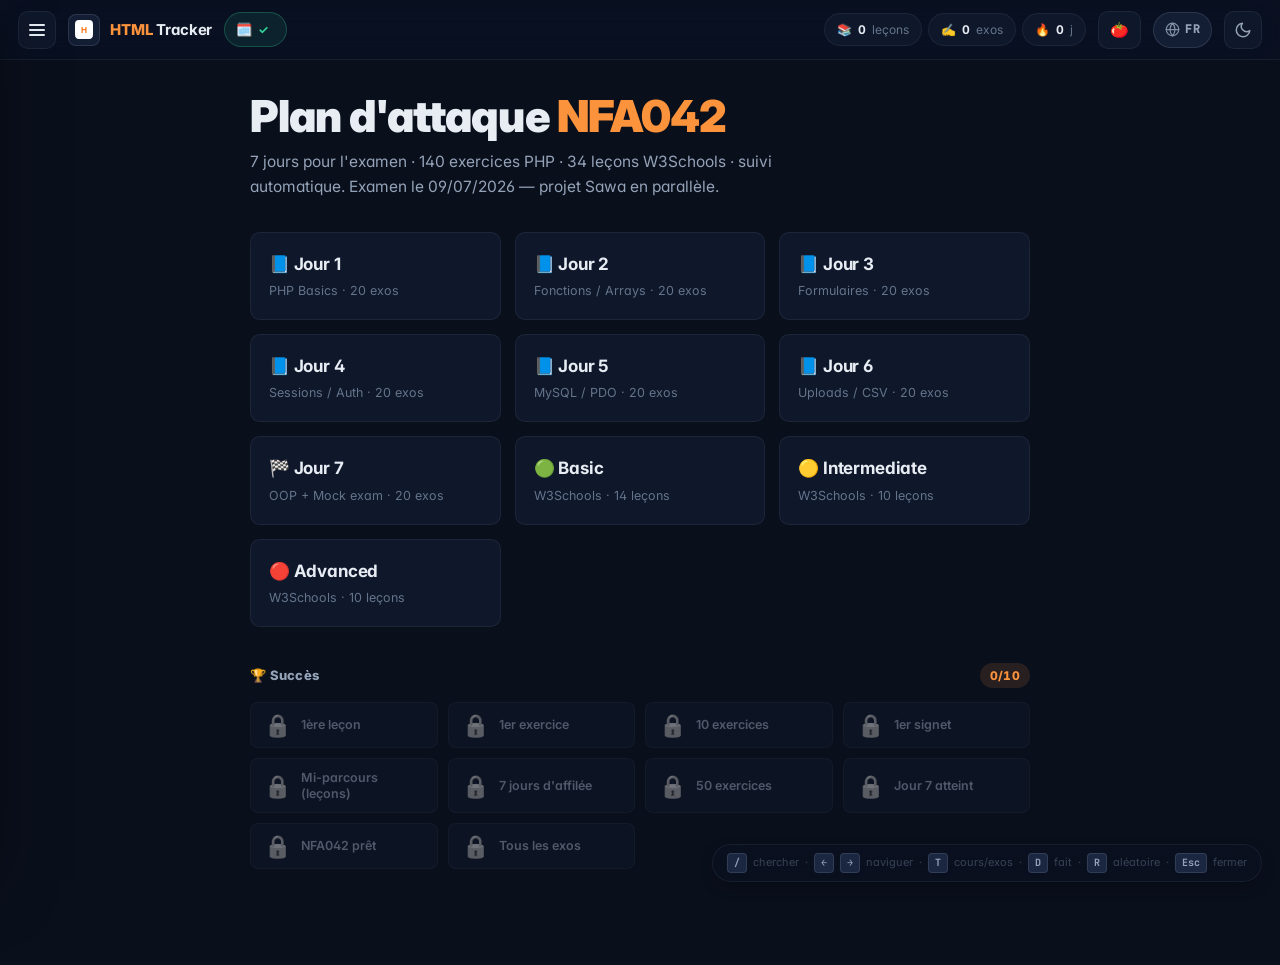
==== commit c413acac: "Add Pomodoro timer + alarm (ported from PHP) Header tomato button opens a Pomodoro panel: 25/5 focus" ====
--- a/web/study_tracker.html
+++ b/web/study_tracker.html
@@ -37,7 +37,7 @@
 })();
 </script>
 <style>html.has-active .welcome{display:none}</style>
-<link rel="stylesheet" href="../web/css/style.css?v=20260528port">
+<link rel="stylesheet" href="../web/css/style.css?v=20260529">
 </head>
 <body>
 
@@ -58,6 +58,9 @@
     <div class="stat" id="stat-exercises-wrap"><span>✍️</span><b id="stat-exercises">0</b><span class="stat-lbl" data-i18n="exosShort">exos</span></div>
     <div class="stat" id="stat-streak-wrap"><span>🔥</span><b id="stat-streak">0</b><span class="stat-lbl" data-i18n="dShort">d</span></div>
   </div>
+  <button class="icon-btn pomo-trigger" id="pomo-btn" title="Pomodoro" aria-label="Pomodoro timer">
+    <span class="pomo-ico">🍅</span><span class="pomo-time" id="pomo-time"></span>
+  </button>
   <button class="lang-btn" id="lang-btn" title="Switch language" aria-label="Switch language">
     <svg class="lang-globe" width="15" height="15" viewBox="0 0 24 24" fill="none" stroke="currentColor" stroke-width="2" stroke-linecap="round" stroke-linejoin="round"><circle cx="12" cy="12" r="10"/><path d="M2 12h20"/><path d="M12 2a15.3 15.3 0 0 1 4 10 15.3 15.3 0 0 1-4 10 15.3 15.3 0 0 1-4-10 15.3 15.3 0 0 1 4-10z"/></svg>
     <span id="lang-label">FR</span>
@@ -152,12 +155,30 @@
 <!-- Toast -->
 <div class="toast" id="toast" aria-live="polite"></div>
 
+<!-- Pomodoro panel -->
+<div class="pomo-panel" id="pomo-panel" role="dialog" aria-label="Pomodoro" aria-hidden="true">
+  <div class="pomo-phase" id="pomo-phase">Focus</div>
+  <div class="pomo-display" id="pomo-display">25:00</div>
+  <div class="pomo-bar"><span class="pomo-bar-fill" id="pomo-bar-fill"></span></div>
+  <div class="pomo-controls">
+    <button class="pomo-btn-main" id="pomo-toggle">Start</button>
+    <button class="pomo-btn-mini" id="pomo-skip" data-i18n-title="pomoSkip" title="Skip">⏭</button>
+    <button class="pomo-btn-mini" id="pomo-reset" data-i18n-title="pomoResetT" title="Reset">↺</button>
+  </div>
+  <div class="pomo-meta"><b id="pomo-count">0</b> <span data-i18n="pomoDone">pomodoros aujourd'hui</span></div>
+  <div class="pomo-settings">
+    <label><span data-i18n="pomoFocusMin">Focus (min)</span><input type="number" id="pomo-focus-min" min="1" max="90" value="25"></label>
+    <label><span data-i18n="pomoBreakMin">Pause (min)</span><input type="number" id="pomo-short-min" min="1" max="60" value="5"></label>
+    <button class="pomo-sound" id="pomo-sound" data-i18n-title="pomoSound" title="Sound">🔔</button>
+  </div>
+</div>
+
 <!-- Jump to top -->
 <button class="jump-top" id="jump-top" title="Top" aria-label="Scroll to top">
   <svg width="18" height="18" viewBox="0 0 24 24" fill="none" stroke="currentColor" stroke-width="2.5" stroke-linecap="round" stroke-linejoin="round"><path d="M18 15l-6-6-6 6"/></svg>
 </button>
 
-<script src="../web/js/data.js?v=20260528port"></script>
-<script src="../web/js/app.js?v=20260528port"></script>
+<script src="../web/js/data.js?v=20260529"></script>
+<script src="../web/js/app.js?v=20260529"></script>
 </body>
 </html>
--- a/web/css/style.css
+++ b/web/css/style.css
@@ -20,9 +20,9 @@
   --text-3:    #64748b;
 
   /* Accent — single tone, less neon */
-  --accent:    #fb923c;
-  --accent-2:  #f97316;
-  --accent-r:  251; --accent-g:146; --accent-b:60;
+  --accent:    #818cf8;
+  --accent-2:  #6366f1;
+  --accent-r:  129; --accent-g:140; --accent-b:248;
 
   /* Semantic */
   --good:      #34d399;
@@ -31,7 +31,7 @@
   --info:      #60a5fa;
 
   /* Effects — softer, more enterprise */
-  --grad:      linear-gradient(135deg,#fb923c,#f97316);
+  --grad:      linear-gradient(135deg,#818cf8,#6366f1);
   --grad-good: linear-gradient(135deg,#34d399,#10b981);
   --shadow-sm: 0 1px 2px rgba(0,0,0,.25);
   --shadow:    0 6px 18px -6px rgba(0,0,0,.45);
@@ -61,8 +61,8 @@
   --text-2:    #475569;
   --text-3:    #94a3b8;
 
-  --accent:    #ea580c;
-  --accent-2:  #c2410c;
+  --accent:    #4f46e5;
+  --accent-2:  #4338ca;
   --accent-r:  79; --accent-g:70; --accent-b:229;
 
   --shadow-sm: 0 1px 2px rgba(15,23,42,.06);
@@ -940,3 +940,44 @@
 @media(prefers-reduced-motion:reduce){
   *,*::before,*::after{animation-duration:.01ms!important;transition-duration:.01ms!important}
 }
+
+/* ---------- POMODORO ---------- */
+.pomo-trigger{width:auto;display:inline-flex;align-items:center;gap:5px;padding:0 11px}
+.pomo-trigger .pomo-ico{font-size:15px;line-height:1}
+.pomo-trigger .pomo-time{font-family:'JetBrains Mono',monospace;font-size:12px;font-weight:700;font-variant-numeric:tabular-nums;color:var(--accent)}
+.pomo-trigger .pomo-time:empty{display:none}
+.pomo-trigger.running{border-color:var(--accent);background:rgba(var(--accent-r),var(--accent-g),var(--accent-b),.12)}
+.pomo-panel{
+  position:fixed;top:62px;right:14px;z-index:160;width:250px;
+  background:var(--surface);border:1px solid var(--border-2);border-radius:var(--r);
+  box-shadow:var(--shadow-lg);padding:18px;
+  opacity:0;transform:translateY(-8px) scale(.97);pointer-events:none;
+  transition:opacity .18s var(--ease),transform .18s var(--ease-out);
+}
+.pomo-panel.open{opacity:1;transform:none;pointer-events:auto}
+.pomo-phase{text-align:center;font-size:11.5px;font-weight:800;letter-spacing:.09em;text-transform:uppercase;color:var(--accent);margin-bottom:4px}
+.pomo-panel.phase-break .pomo-phase{color:var(--good)}
+.pomo-display{text-align:center;font-family:'JetBrains Mono',monospace;font-size:46px;font-weight:800;letter-spacing:1px;color:var(--text);font-variant-numeric:tabular-nums;line-height:1.05}
+.pomo-bar{height:6px;border-radius:99px;background:var(--surface-3);overflow:hidden;margin:14px 0}
+.pomo-bar-fill{display:block;height:100%;width:0;background:var(--grad);border-radius:99px;transition:width .5s linear}
+.pomo-panel.phase-break .pomo-bar-fill{background:var(--grad-good)}
+.pomo-controls{display:flex;align-items:center;gap:8px}
+.pomo-btn-main{flex:1;padding:11px;border-radius:9px;background:var(--grad);color:#fff;font-weight:700;font-size:13px;border:none;box-shadow:0 4px 12px -3px rgba(var(--accent-r),var(--accent-g),var(--accent-b),.5);transition:transform .12s var(--ease)}
+.pomo-btn-main:hover{transform:translateY(-1px)}
+.pomo-btn-mini{width:40px;height:40px;border-radius:9px;background:var(--surface-2);border:1px solid var(--border);color:var(--text-2);font-size:15px;transition:all .12s var(--ease)}
+.pomo-btn-mini:hover{color:var(--text);border-color:var(--accent)}
+.pomo-meta{text-align:center;font-size:12px;color:var(--text-3);margin-top:13px}
+.pomo-meta b{color:var(--accent);font-weight:800;font-variant-numeric:tabular-nums}
+.pomo-settings{display:flex;align-items:flex-end;gap:8px;margin-top:14px;padding-top:14px;border-top:1px solid var(--border)}
+.pomo-settings label{flex:1;display:flex;flex-direction:column;gap:4px;font-size:10px;font-weight:700;color:var(--text-3);text-transform:uppercase;letter-spacing:.04em}
+.pomo-settings input{width:100%;padding:6px 8px;border-radius:7px;background:var(--surface-2);border:1px solid var(--border);color:var(--text);font-family:'JetBrains Mono',monospace;font-size:13px;text-align:center;outline:none}
+.pomo-settings input:focus{border-color:var(--accent);box-shadow:var(--ring)}
+.pomo-sound{width:38px;height:34px;border-radius:7px;background:var(--surface-2);border:1px solid var(--border);font-size:14px;transition:all .12s var(--ease)}
+.pomo-sound:hover{border-color:var(--accent)}
+.pomo-sound.off{opacity:.5}
+@media(max-width:640px){.pomo-panel{right:8px;left:8px;width:auto;top:58px}}
+
+
+/* ===== HTML tracker accent (ported engine, identity preserved) ===== */
+:root{--accent:#fb923c;--accent-2:#f97316;--accent-r:251;--accent-g:146;--accent-b:60;--grad:linear-gradient(135deg,#fb923c,#f97316)}
+[data-theme="light"]{--accent:#ea580c;--accent-2:#c2410c;--accent-r:234;--accent-g:88;--accent-b:12}
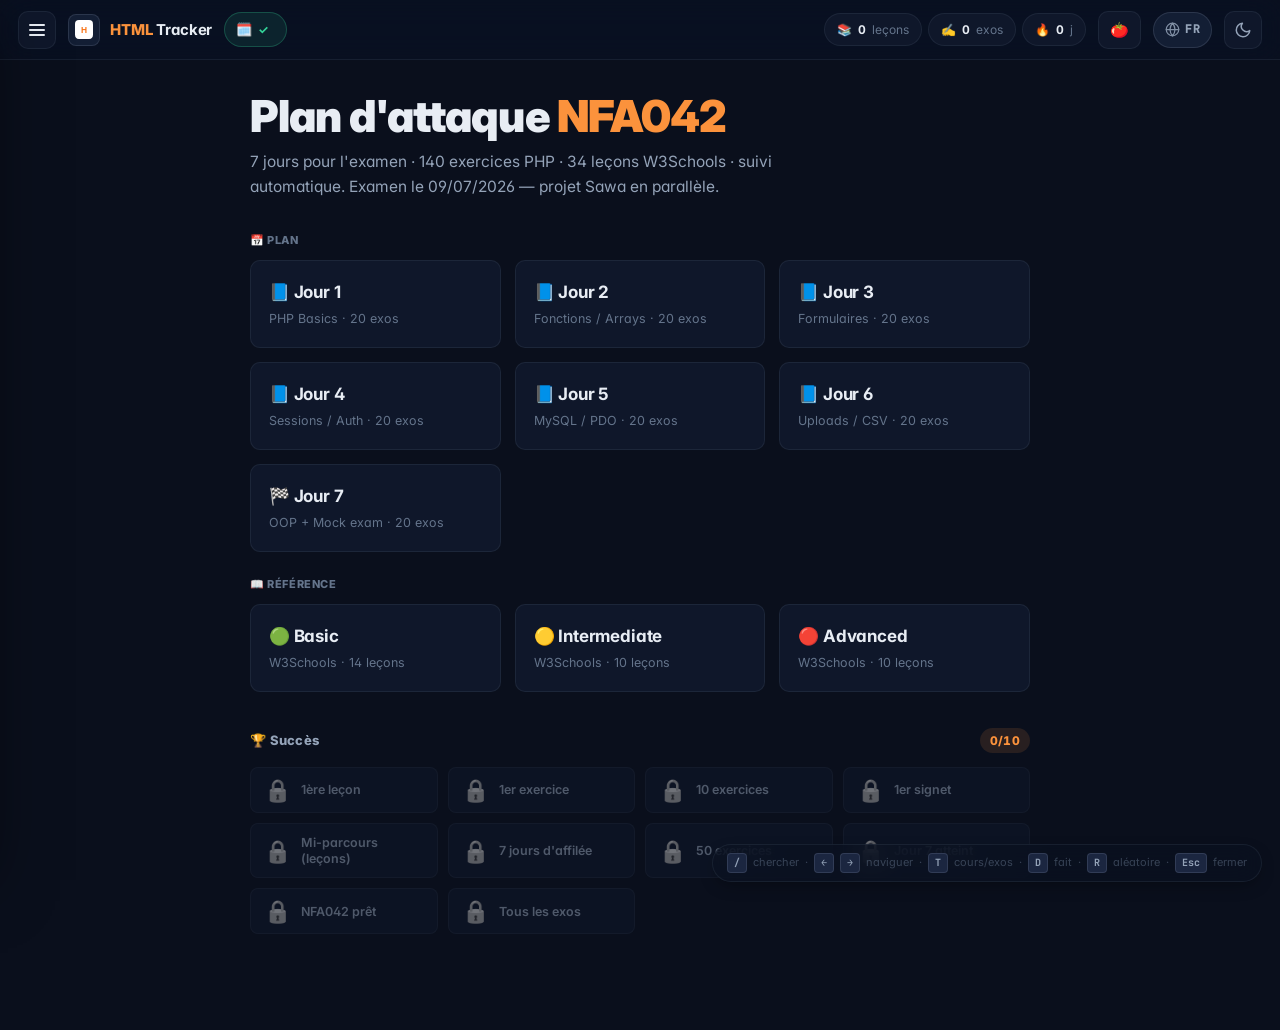
==== commit 5c70ada2: "UI parity with PHP: Plan/Reference toggle, callout consolidation, welcome split, circle checkbox + b" ====
--- a/web/study_tracker.html
+++ b/web/study_tracker.html
@@ -37,7 +37,7 @@
 })();
 </script>
 <style>html.has-active .welcome{display:none}</style>
-<link rel="stylesheet" href="../web/css/style.css?v=20260529">
+<link rel="stylesheet" href="../web/css/style.css?v=20260530a">
 </head>
 <body>
 
@@ -103,25 +103,34 @@
     <div class="achieve-row" id="achieve-row"></div>
   </div>
 
-  <div class="section-title collapsible" data-section="days">
-    <span data-i18n="plan7">📘 Plan 7 jours</span> <span class="collapse-arrow">▾</span>
+  <div class="nav-mode" role="tablist" aria-label="View">
+    <button class="nav-mode-btn active" data-mode="plan" role="tab" aria-selected="true"><span data-i18n="modePlan">📅 Plan</span></button>
+    <button class="nav-mode-btn" data-mode="ref" role="tab" aria-selected="false"><span data-i18n="modeRef">📖 Référence</span></button>
   </div>
-  <div id="nav-days" class="nav-section"></div>
 
-  <div class="section-title collapsible" data-section="basic">
-    <span data-i18n="basic">🟢 PHP Basic</span> <span class="collapse-arrow">▾</span>
+  <div class="nav-track" data-track="plan">
+    <div class="section-title collapsible" data-section="days">
+      <span data-i18n="plan7">📘 Plan 7 jours</span> <span class="collapse-arrow">▾</span>
+    </div>
+    <div id="nav-days" class="nav-section"></div>
   </div>
-  <div id="nav-basic" class="nav-section"></div>
 
-  <div class="section-title collapsible" data-section="intermediate">
-    <span data-i18n="intermediate">🟡 PHP Intermediate</span> <span class="collapse-arrow">▾</span>
+  <div class="nav-track" data-track="ref" hidden>
+    <div class="section-title collapsible" data-section="basic">
+      <span data-i18n="basic">🟢 PHP Basic</span> <span class="collapse-arrow">▾</span>
+    </div>
+    <div id="nav-basic" class="nav-section"></div>
+
+    <div class="section-title collapsible" data-section="intermediate">
+      <span data-i18n="intermediate">🟡 PHP Intermediate</span> <span class="collapse-arrow">▾</span>
+    </div>
+    <div id="nav-intermediate" class="nav-section"></div>
+
+    <div class="section-title collapsible" data-section="advanced">
+      <span data-i18n="advanced">🔴 PHP Advanced</span> <span class="collapse-arrow">▾</span>
+    </div>
+    <div id="nav-advanced" class="nav-section"></div>
   </div>
-  <div id="nav-intermediate" class="nav-section"></div>
-
-  <div class="section-title collapsible" data-section="advanced">
-    <span data-i18n="advanced">🔴 PHP Advanced</span> <span class="collapse-arrow">▾</span>
-  </div>
-  <div id="nav-advanced" class="nav-section"></div>
 
   <div class="sidebar-actions">
     <button class="sidebar-action-btn" id="export-btn" data-i18n="exportBtn">⬇️ Exporter</button>
@@ -178,7 +187,7 @@
   <svg width="18" height="18" viewBox="0 0 24 24" fill="none" stroke="currentColor" stroke-width="2.5" stroke-linecap="round" stroke-linejoin="round"><path d="M18 15l-6-6-6 6"/></svg>
 </button>
 
-<script src="../web/js/data.js?v=20260529"></script>
-<script src="../web/js/app.js?v=20260529"></script>
+<script src="../web/js/data.js?v=20260530a"></script>
+<script src="../web/js/app.js?v=20260530a"></script>
 </body>
 </html>
--- a/web/css/style.css
+++ b/web/css/style.css
@@ -416,6 +416,21 @@
 .achieve-badge.unlocked:hover{transform:scale(1.22) rotate(-6deg)}
 @keyframes badgePop{0%{transform:scale(.4);opacity:0}60%{transform:scale(1.25)}100%{transform:scale(1);opacity:1}}
 
+/* Plan / Reference segmented toggle */
+.nav-mode{
+  display:flex;gap:4px;margin:10px 0 4px;padding:4px;
+  background:var(--surface-2);border:1px solid var(--border);border-radius:var(--r-sm);
+}
+.nav-mode-btn{
+  flex:1;padding:7px 8px;border:0;border-radius:var(--r-xs);
+  background:transparent;color:var(--text-2);
+  font-family:inherit;font-size:12.5px;font-weight:700;cursor:pointer;
+  transition:background .15s var(--ease),color .15s,box-shadow .15s;
+}
+.nav-mode-btn:hover{color:var(--text)}
+.nav-mode-btn.active{background:var(--grad);color:#fff;box-shadow:var(--shadow-sm)}
+.nav-track[hidden]{display:none}
+
 /* Section title */
 .section-title{
   font-size:10.5px;font-weight:700;letter-spacing:1.2px;text-transform:uppercase;
@@ -454,38 +469,47 @@
   box-shadow:0 0 10px rgba(var(--accent-r),var(--accent-g),var(--accent-b),.5);
 }
 .nav-check{
-  width:22px;height:22px;border-radius:6px;
-  border:1px solid var(--border);background:var(--surface-2);
+  width:20px;height:20px;border-radius:50%;
+  border:1.5px solid var(--border);background:transparent;
   display:flex;align-items:center;justify-content:center;
-  font-size:11px;font-weight:700;flex-shrink:0;cursor:pointer;
-  transition:all .15s var(--ease);color:transparent;
+  font-size:11px;font-weight:800;line-height:1;flex-shrink:0;cursor:pointer;
+  transition:background .18s var(--ease),border-color .18s var(--ease),box-shadow .18s var(--ease),transform .12s var(--ease),color .18s var(--ease);
+  color:transparent;
 }
 .nav-check:hover{
   border-color:var(--accent);
-  background:rgba(var(--accent-r),var(--accent-g),var(--accent-b),.10);
+  background:rgba(var(--accent-r),var(--accent-g),var(--accent-b),.08);
+  box-shadow:0 0 0 3px rgba(var(--accent-r),var(--accent-g),var(--accent-b),.10);
 }
 .nav-check:focus-visible{box-shadow:var(--ring)}
-.nav-check:active{transform:scale(.92)}
-/* Done state — matches .complete-btn.done */
+.nav-check:active{transform:scale(.88)}
+/* Done state — solid green disc with white check */
 .nav-item.done .nav-check{
-  background:rgba(52,211,153,.14);
-  border-color:rgba(52,211,153,.34);
-  color:var(--good);
+  background:var(--good);
+  border-color:var(--good);
+  color:#fff;
+  box-shadow:0 0 0 2px rgba(52,211,153,.18);
+  animation:checkPop .35s var(--ease-out);
 }
 .nav-item.done .nav-check:hover{
-  background:rgba(52,211,153,.22);
-  border-color:rgba(52,211,153,.5);
-}
-/* When the lesson is the chosen/active one, the check echoes the active row tint */
+  background:#10b981;
+  border-color:#10b981;
+  box-shadow:0 0 0 3px rgba(52,211,153,.28);
+}
+/* Active lesson echoes the accent in the empty ring */
 .nav-item.active .nav-check{
-  border-color:rgba(var(--accent-r),var(--accent-g),var(--accent-b),.4);
-  background:rgba(var(--accent-r),var(--accent-g),var(--accent-b),.06);
+  border-color:rgba(var(--accent-r),var(--accent-g),var(--accent-b),.5);
 }
 .nav-item.active.done .nav-check{
-  border-color:rgba(52,211,153,.4);
-  background:rgba(52,211,153,.18);
+  box-shadow:0 0 0 3px rgba(52,211,153,.30);
 }
 .nav-item:hover .nav-check:not(:hover){border-color:var(--border-2)}
+
+@keyframes checkPop{
+  0%{transform:scale(.35);opacity:.35}
+  55%{transform:scale(1.18);opacity:1}
+  100%{transform:scale(1);opacity:1}
+}
 .nav-tag{
   font-size:9.5px;font-weight:800;padding:2px 6px;border-radius:5px;
   background:var(--surface-3);color:var(--text-3);text-align:center;
@@ -514,6 +538,8 @@
 
 /* ---------- 7. WELCOME ---------- */
 .welcome{max-width:780px;margin:0 auto}
+.wc-group-label{font-size:11px;font-weight:800;letter-spacing:.6px;text-transform:uppercase;color:var(--text-3);margin:24px 0 10px}
+.wc-group-label:first-of-type{margin-top:10px}
 .welcome h1{
   font-size:clamp(28px,4.5vw,44px);font-weight:900;line-height:1.1;letter-spacing:-.02em;
   margin-bottom:10px;
@@ -683,16 +709,12 @@
   font-size:13.5px;line-height:1.6;
   border-left:3px solid;
 }
-.block-note{background:rgba(var(--accent-r),var(--accent-g),var(--accent-b),.07);border-color:var(--accent);color:var(--text-2)}
-.block-warn{background:rgba(251,191,36,.08);border-color:var(--warn);color:var(--text-2)}
-.block-bad{background:rgba(248,113,113,.08);border-color:var(--bad);color:var(--text-2)}
-.block-tip{background:rgba(52,211,153,.08);border-color:var(--good);color:var(--text-2)}
-.block-try{background:rgba(251,191,36,.05);border-color:var(--warn);color:var(--text-2)}
-.block-note b{color:var(--accent)}
-.block-warn b{color:var(--warn)}
-.block-bad b{color:var(--bad)}
-.block-tip b{color:var(--good)}
-.block-try b{color:var(--warn)}
+.block-note,.block-tip{background:rgba(var(--accent-r),var(--accent-g),var(--accent-b),.07);border-color:var(--accent);color:var(--text-2)}
+.block-warn,.block-bad{background:rgba(251,191,36,.08);border-color:var(--warn);color:var(--text-2)}
+.block-try{background:rgba(96,165,250,.07);border-color:var(--info);color:var(--text-2)}
+.block-note b,.block-tip b{color:var(--accent)}
+.block-warn b,.block-bad b{color:var(--warn)}
+.block-try b{color:var(--info)}
 
 .try-btn{
   display:block;margin-top:8px;padding:5px 12px;border-radius:6px;
@@ -977,7 +999,6 @@
 .pomo-sound.off{opacity:.5}
 @media(max-width:640px){.pomo-panel{right:8px;left:8px;width:auto;top:58px}}
 
-
 /* ===== HTML tracker accent (ported engine, identity preserved) ===== */
 :root{--accent:#fb923c;--accent-2:#f97316;--accent-r:251;--accent-g:146;--accent-b:60;--grad:linear-gradient(135deg,#fb923c,#f97316)}
 [data-theme="light"]{--accent:#ea580c;--accent-2:#c2410c;--accent-r:234;--accent-g:88;--accent-b:12}
